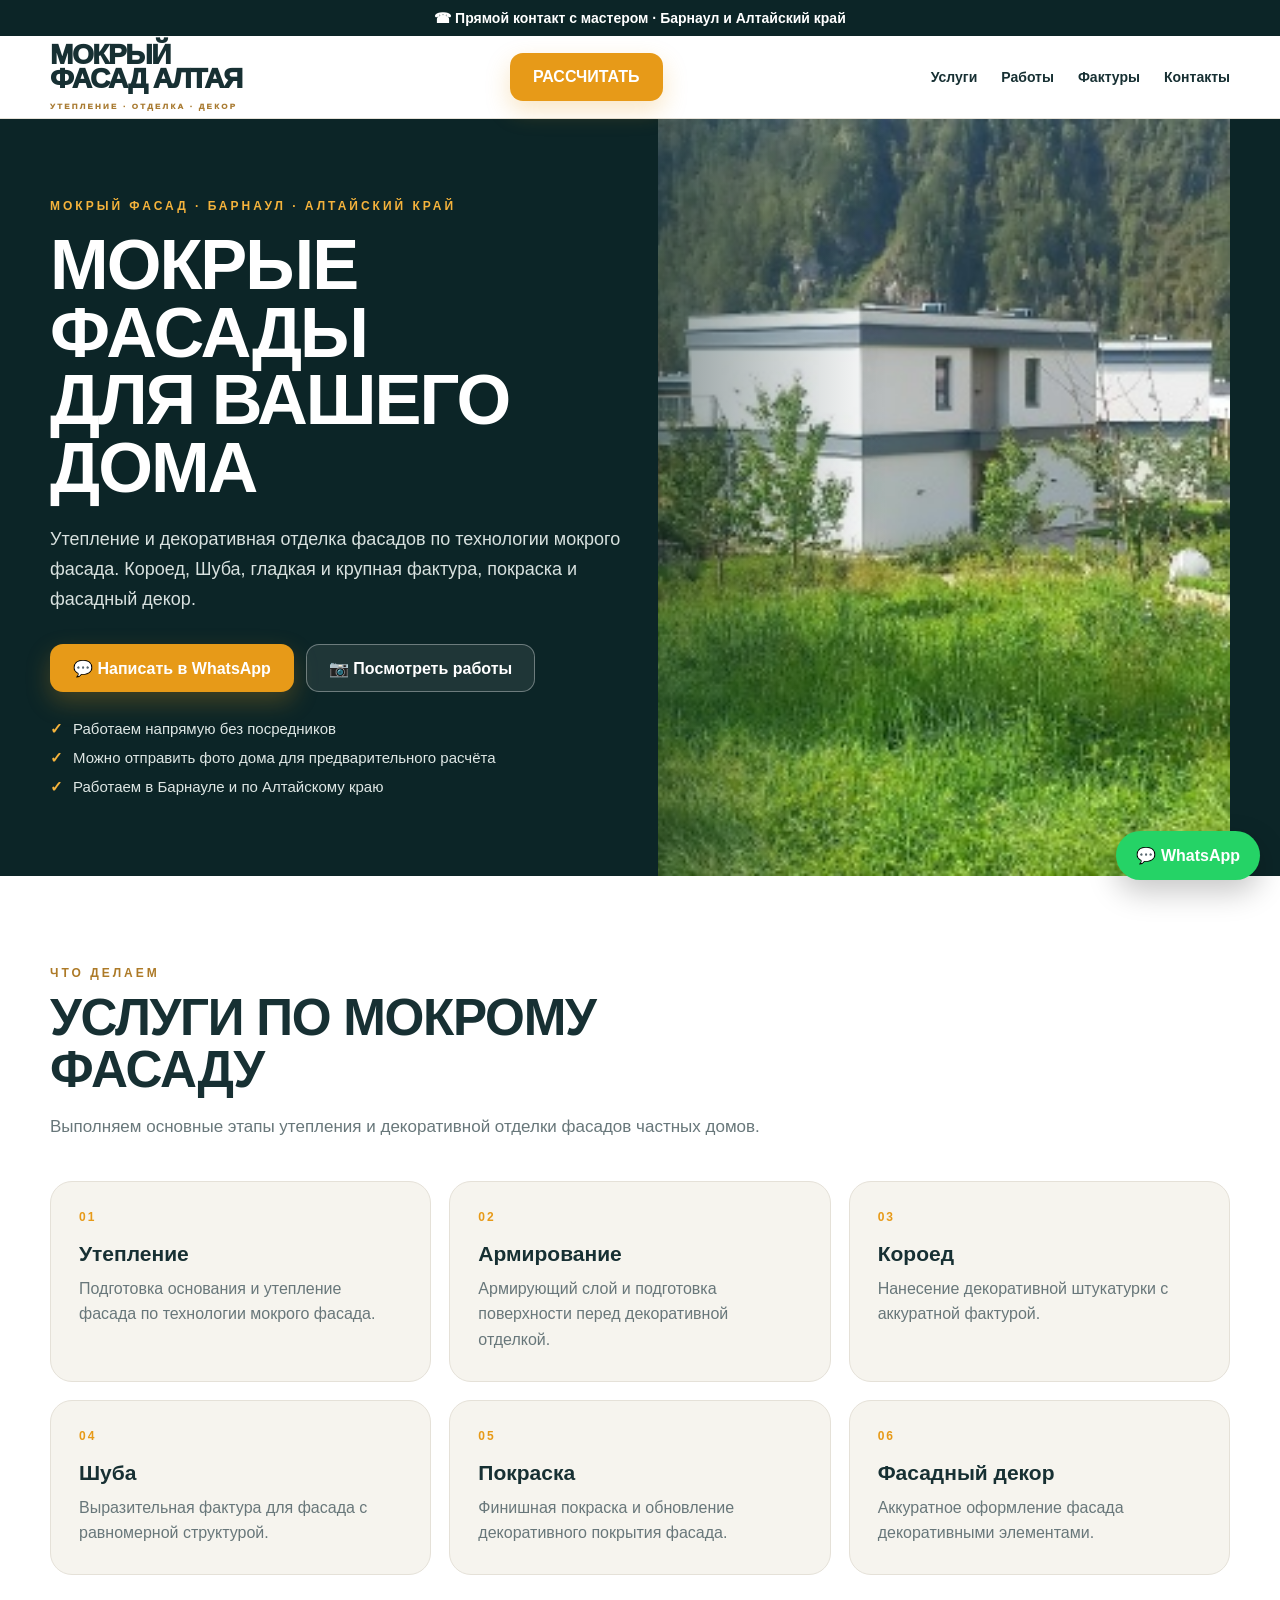
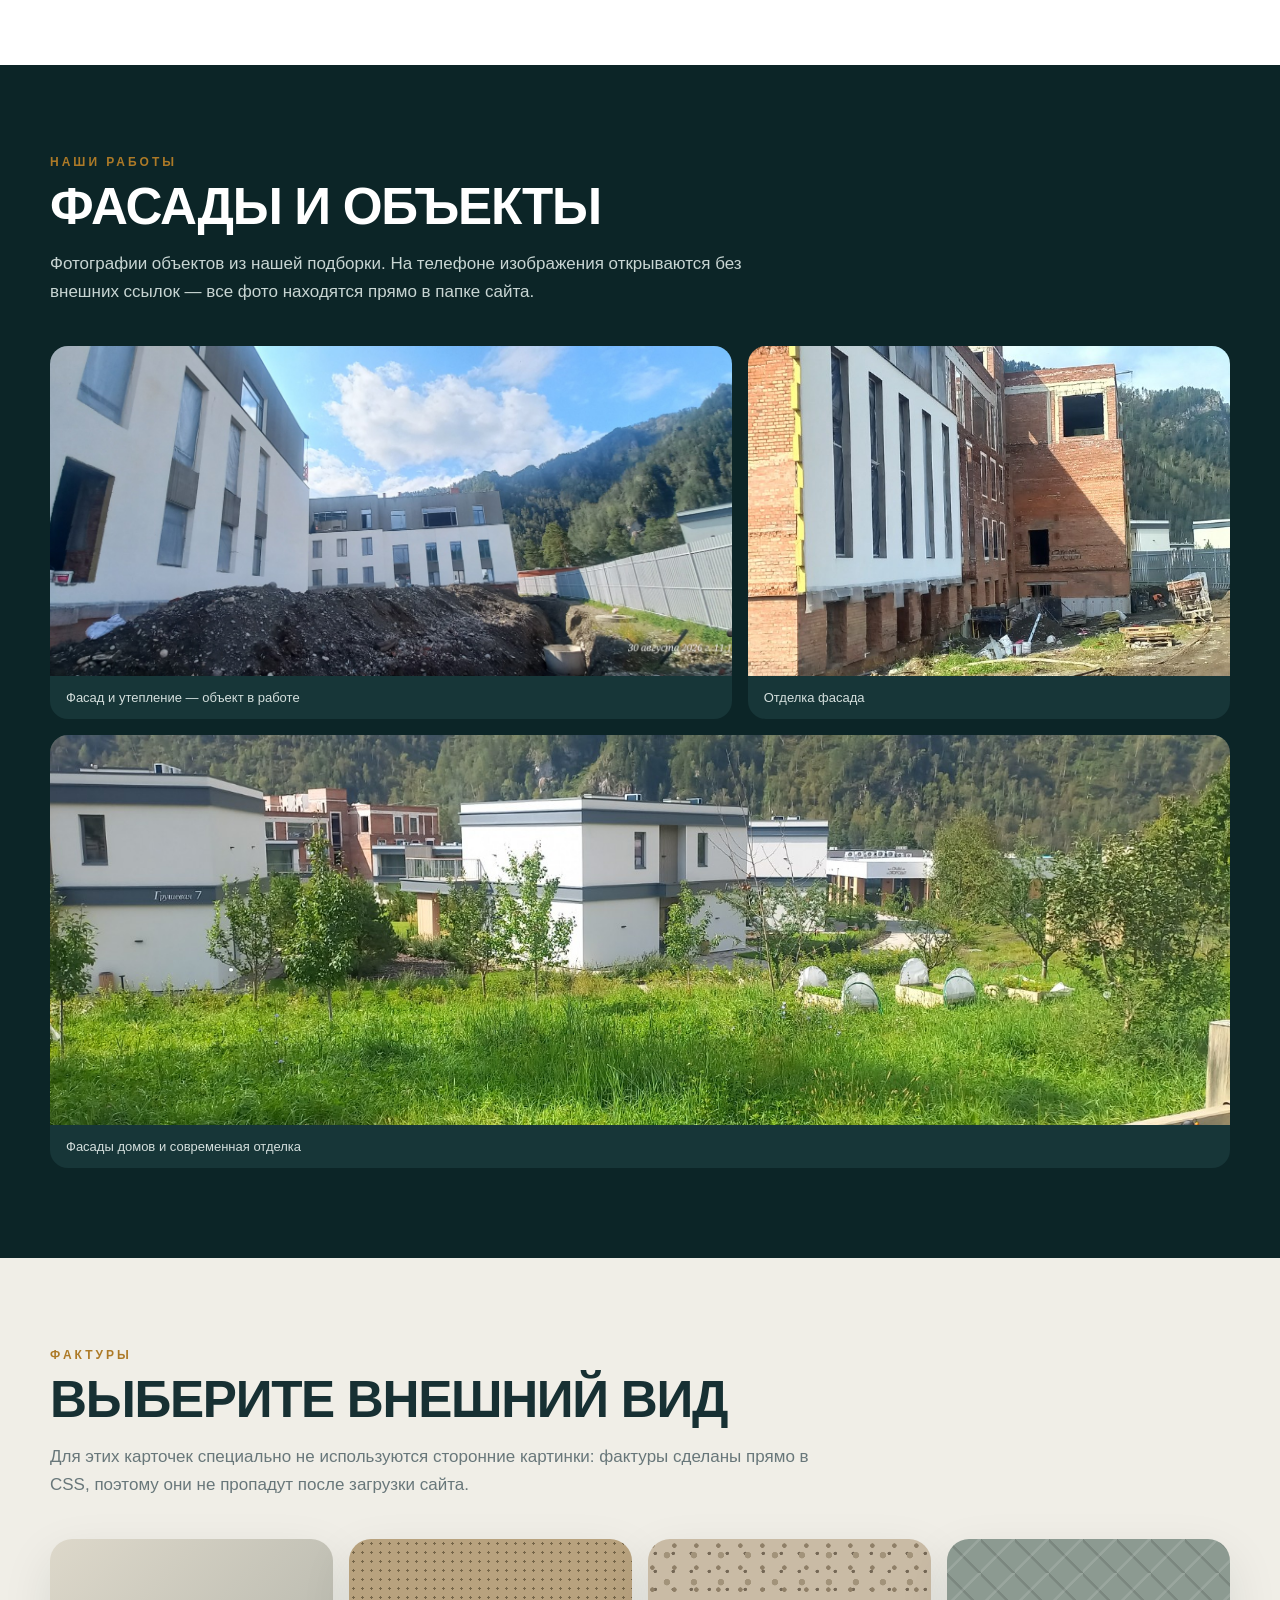
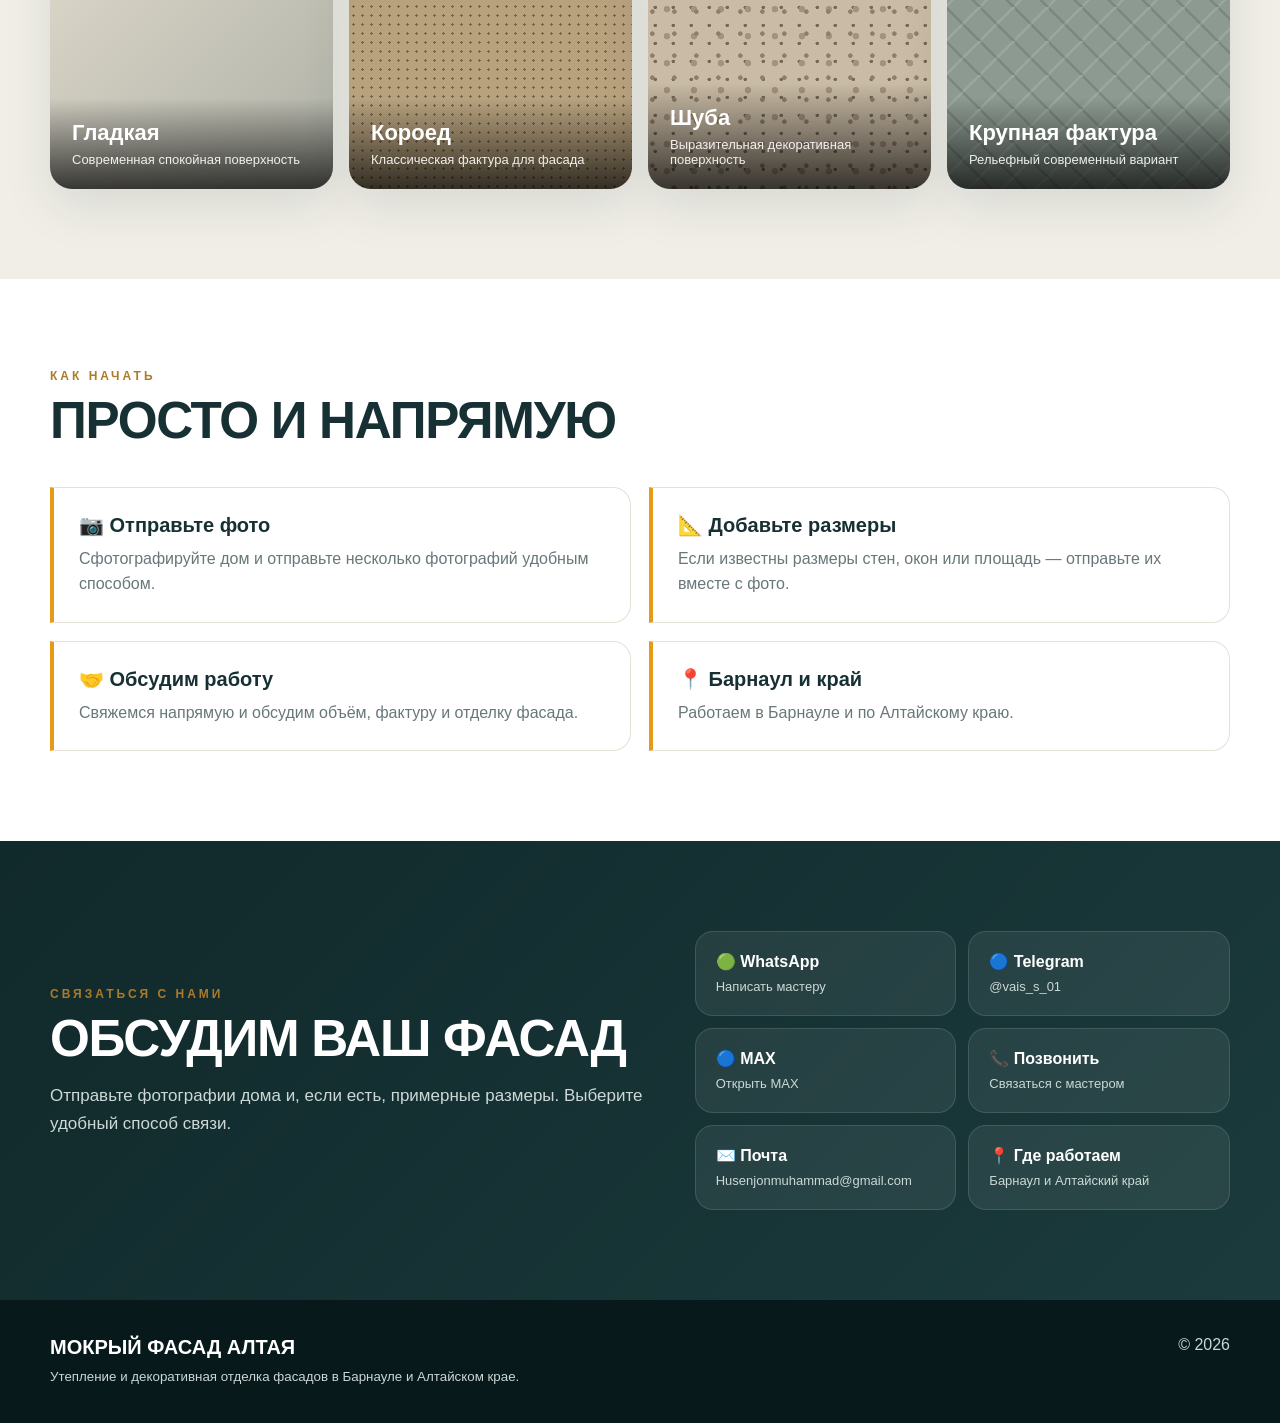
==== index.html @ 54a3ad5a "Update index.html" ====
<!DOCTYPE html>
<html lang="ru">
<head>
<meta charset="UTF-8">
<meta name="viewport" content="width=device-width, initial-scale=1.0, viewport-fit=cover">
<meta name="yandex-verification" content="a95fd32855d1021">
<meta name="description" content="Мокрый фасад в Барнауле и Алтайском крае. Утепление, армирование, декоративная штукатурка Короед и Шуба, покраска фасадов. Прямой контакт с мастером.">
<meta name="keywords" content="мокрый фасад Барнаул, фасад Барнаул, утепление фасада, декоративная штукатурка, короед, шуба, фасад Алтайский край">
<meta name="theme-color" content="#0c2527">
<title>Мокрый Фасад Алтая — Барнаул и Алтайский край</title>

<style>
:root{
  --dark:#0c2527;
  --dark2:#123335;
  --gold:#e79a18;
  --gold2:#f5b33c;
  --cream:#f6f4ee;
  --white:#fff;
  --text:#173033;
  --muted:#68777a;
  --line:#e5e1d8;
  --green:#25d366;
  --blue:#229ed9;
  --shadow:0 18px 50px rgba(12,37,39,.10);
  --radius:22px;
}

*{box-sizing:border-box}
html{scroll-behavior:smooth}
body{
  margin:0;
  font-family:Arial,Helvetica,sans-serif;
  color:var(--text);
  background:var(--cream);
  overflow-x:hidden;
}
img{
  display:block;
  max-width:100%;
}
a{
  color:inherit;
  text-decoration:none;
}
button,a{ -webkit-tap-highlight-color:transparent; }
.container{
  width:min(1180px, calc(100% - 40px));
  margin:0 auto;
}
.topbar{
  background:var(--dark);
  color:#fff;
  text-align:center;
  padding:10px 16px;
  font-size:14px;
  font-weight:700;
}
.header{
  background:rgba(255,255,255,.97);
  border-bottom:1px solid var(--line);
  position:sticky;
  top:0;
  z-index:100;
}
.header-inner{
  min-height:82px;
  display:flex;
  align-items:center;
  justify-content:space-between;
  gap:22px;
}
.logo{
  flex:0 0 auto;
  font-weight:950;
  line-height:.84;
  letter-spacing:-1.4px;
  font-size:28px;
  text-transform:uppercase;
}
.logo small{
  display:block;
  margin-top:12px;
  color:#a97b32;
  font-size:8px;
  letter-spacing:2.2px;
  line-height:1;
}
.nav{
  display:flex;
  align-items:center;
  gap:24px;
  font-size:14px;
  font-weight:800;
}
.nav a:hover{color:var(--gold)}
.header-btn,.btn{
  display:inline-flex;
  align-items:center;
  justify-content:center;
  min-height:48px;
  padding:0 22px;
  border-radius:13px;
  font-weight:900;
  border:1px solid transparent;
  transition:.2s;
}
.header-btn,.btn-primary{
  background:var(--gold);
  color:#fff;
  box-shadow:0 10px 25px rgba(231,154,24,.25);
}
.header-btn:hover,.btn-primary:hover{background:#d98908;transform:translateY(-1px)}
.btn-outline{
  color:#fff;
  border-color:rgba(255,255,255,.35);
  background:rgba(255,255,255,.08);
}
.btn-dark{
  color:#fff;
  background:var(--dark);
}
.hero{
  background:var(--dark);
  color:#fff;
}
.hero-grid{
  display:grid;
  grid-template-columns:1.03fr .97fr;
  min-height:650px;
}
.hero-copy{
  display:flex;
  align-items:center;
  padding:80px 0 80px;
}
.hero-copy-inner{max-width:650px}
.eyebrow{
  color:var(--gold2);
  font-size:12px;
  font-weight:900;
  letter-spacing:3px;
  text-transform:uppercase;
  margin-bottom:18px;
}
h1{
  margin:0 0 24px;
  font-size:clamp(42px,5.5vw,72px);
  line-height:.96;
  letter-spacing:-2px;
  text-transform:uppercase;
}
.hero-text{
  color:#d8e1df;
  font-size:18px;
  line-height:1.65;
  max-width:590px;
}
.hero-actions{
  display:flex;
  flex-wrap:wrap;
  gap:12px;
  margin-top:30px;
}
.hero-points{
  display:grid;
  gap:11px;
  margin-top:28px;
  color:#dfe7e5;
  font-size:15px;
}
.hero-points div::before{
  content:"✓";
  color:var(--gold2);
  font-weight:900;
  margin-right:10px;
}
.hero-photo{
  min-height:650px;
  position:relative;
  overflow:hidden;
}
.hero-photo img{
  width:100%;
  height:100%;
  object-fit:cover;
  object-position:center;
}
.hero-photo::after{
  content:"";
  position:absolute;
  inset:0;
  background:linear-gradient(90deg,rgba(12,37,39,.45),transparent 40%);
}
.section{
  padding:90px 0;
}
.section-head{max-width:760px}
.label{
  color:#ad7a27;
  font-size:12px;
  letter-spacing:3px;
  font-weight:900;
  text-transform:uppercase;
  margin-bottom:12px;
}
h2{
  margin:0 0 18px;
  font-size:clamp(34px,4vw,52px);
  line-height:1;
  letter-spacing:-1.3px;
  text-transform:uppercase;
}
.lead{
  color:var(--muted);
  font-size:17px;
  line-height:1.65;
}
.services{background:#fff}
.cards{
  display:grid;
  grid-template-columns:repeat(3,1fr);
  gap:18px;
  margin-top:40px;
}
.card{
  background:var(--cream);
  border:1px solid var(--line);
  border-radius:var(--radius);
  padding:28px;
  min-width:0;
}
.card-num{
  color:var(--gold);
  font-weight:900;
  font-size:12px;
  letter-spacing:2px;
  margin-bottom:18px;
}
.card h3{
  margin:0 0 10px;
  font-size:21px;
}
.card p{
  margin:0;
  color:var(--muted);
  line-height:1.6;
}
.works{
  background:var(--dark);
  color:#fff;
}
.works .lead{color:#c8d5d3}
.gallery{
  display:grid;
  grid-template-columns:repeat(12,1fr);
  gap:16px;
  margin-top:40px;
}
.gallery figure{
  margin:0;
  border-radius:18px;
  overflow:hidden;
  background:#173638;
  min-width:0;
}
.gallery figure:nth-child(1){grid-column:span 7}
.gallery figure:nth-child(2){grid-column:span 5}
.gallery figure:nth-child(3){grid-column:1/-1}
.gallery img{
  width:100%;
  height:330px;
  object-fit:cover;
}
.gallery figure:nth-child(3) img{height:390px}
.gallery figcaption{
  padding:14px 16px;
  color:#d4dfdd;
  font-size:13px;
}
.textures{background:#f0eee7}
.texture-grid{
  display:grid;
  grid-template-columns:repeat(4,1fr);
  gap:16px;
  margin-top:40px;
}
.texture{
  min-height:250px;
  border-radius:22px;
  overflow:hidden;
  position:relative;
  box-shadow:var(--shadow);
  display:flex;
  align-items:flex-end;
}
.texture::before{
  content:"";
  position:absolute;
  inset:0;
}
.texture-content{
  position:relative;
  z-index:2;
  width:100%;
  padding:22px;
  color:#fff;
  background:linear-gradient(transparent,rgba(0,0,0,.72));
}
.texture h3{margin:0 0 6px;font-size:22px}
.texture p{margin:0;font-size:13px;opacity:.9}
.smooth::before{background:linear-gradient(135deg,#ddd8ca,#aeb0a6)}
.koroed::before{
  background-color:#b8a27e;
  background-image:radial-gradient(#756548 1.3px,transparent 1.3px);
  background-size:9px 9px;
}
.shuba::before{
  background-color:#c9bba5;
  background-image:
    radial-gradient(circle at 20% 30%,#8f7f67 0 2px,transparent 2.5px),
    radial-gradient(circle at 70% 60%,#a2937a 0 3px,transparent 3.5px),
    radial-gradient(circle at 40% 80%,#756856 0 1.5px,transparent 2px);
  background-size:22px 22px,27px 27px,18px 18px;
}
.large::before{
  background:#8c9a91;
  background-image:
    linear-gradient(135deg,transparent 0 45%,rgba(255,255,255,.12) 46% 50%,transparent 51%),
    linear-gradient(45deg,transparent 0 45%,rgba(0,0,0,.12) 46% 50%,transparent 51%);
  background-size:34px 34px;
}
.why{background:#fff}
.why-grid{
  display:grid;
  grid-template-columns:repeat(2,1fr);
  gap:18px;
  margin-top:40px;
}
.why-card{
  border:1px solid var(--line);
  border-left:4px solid var(--gold);
  border-radius:0 18px 18px 0;
  padding:25px;
}
.why-card h3{margin:0 0 9px;font-size:20px}
.why-card p{margin:0;color:var(--muted);line-height:1.6}
.contact{
  background:
    linear-gradient(135deg,rgba(12,37,39,.98),rgba(18,51,53,.96));
  color:#fff;
}
.contact-box{
  display:grid;
  grid-template-columns:1fr .9fr;
  gap:50px;
  align-items:center;
}
.contact .lead{color:#cdd9d7}
.contact-list{
  display:grid;
  grid-template-columns:repeat(2,1fr);
  gap:12px;
}
.contact-item{
  background:rgba(255,255,255,.07);
  border:1px solid rgba(255,255,255,.12);
  border-radius:18px;
  padding:20px;
  min-width:0;
}
.contact-item strong{display:block;margin-bottom:6px}
.contact-item span{
  color:#cbd8d6;
  font-size:13px;
  overflow-wrap:anywhere;
}
.contact-item:hover{border-color:rgba(231,154,24,.7)}
.footer{
  background:#08191b;
  color:#cbd6d5;
  padding:36px 0;
}
.footer-inner{
  display:flex;
  justify-content:space-between;
  gap:20px;
}
.footer strong{color:#fff;font-size:20px}
.footer small{display:block;margin-top:8px;line-height:1.5}
.float-wa{
  position:fixed;
  right:20px;
  bottom:20px;
  z-index:200;
  background:var(--green);
  color:#fff;
  border-radius:999px;
  padding:15px 20px;
  font-weight:900;
  box-shadow:0 12px 30px rgba(0,0,0,.22);
}
@media(max-width:900px){
  .container{width:min(100% - 32px,700px)}
  .header-inner{min-height:72px}
  .nav{gap:14px;font-size:12px}
  .header-btn{padding:0 15px;min-height:44px}
  .cards{grid-template-columns:repeat(2,1fr)}
  .texture-grid{grid-template-columns:repeat(2,1fr)}
  .contact-box{grid-template-columns:1fr}
}
@media(max-width:680px){
  body{font-size:16px}
  .container{width:calc(100% - 28px)}
  .topbar{font-size:12px;padding:9px 10px}
  .header{position:relative}
  .header-inner{
    display:grid;
    grid-template-columns:1fr auto;
    gap:12px;
    padding:14px 0;
  }
  .logo{font-size:23px}
  .logo small{font-size:7px;letter-spacing:1.7px;margin-top:9px}
  .header-btn{font-size:12px;padding:0 13px}
  .nav{
    grid-column:1/-1;
    display:grid;
    grid-template-columns:repeat(4,1fr);
    gap:6px;
    width:100%;
    margin:0;
  }
  .nav a{
    text-align:center;
    background:#f3f1eb;
    border-radius:10px;
    padding:10px 4px;
    font-size:11px;
  }
  .hero-grid{display:flex;flex-direction:column}
  .hero-photo{order:1;height:270px;min-height:270px}
  .hero-copy{order:2;padding:48px 0 52px}
  .hero-copy-inner{max-width:none}
  .hero-photo::after{
    background:linear-gradient(180deg,rgba(12,37,39,.08),rgba(12,37,39,.38));
  }
  .eyebrow{font-size:10px;letter-spacing:2px}
  h1{font-size:40px;line-height:.98;letter-spacing:-1px}
  .hero-text{font-size:16px;line-height:1.55}
  .hero-actions{display:grid;grid-template-columns:1fr;gap:10px}
  .btn{width:100%;min-height:50px}
  .hero-points{font-size:14px}
  .section{padding:58px 0}
  h2{font-size:34px}
  .lead{font-size:16px}
  .cards,.why-grid,.texture-grid{grid-template-columns:1fr}
  .cards{margin-top:28px}
  .card{padding:23px}
  .gallery{display:grid;grid-template-columns:1fr;gap:12px;margin-top:28px}
  .gallery figure:nth-child(1),
  .gallery figure:nth-child(2),
  .gallery figure:nth-child(3){grid-column:1}
  .gallery img,
  .gallery figure:nth-child(3) img{height:235px}
  .texture{min-height:205px}
  .why-grid{margin-top:28px}
  .contact-box{gap:28px}
  .contact-list{grid-template-columns:1fr}
  .contact-item{padding:18px}
  .footer-inner{display:block}
  .footer-right{margin-top:18px}
  .float-wa{
    right:14px;
    bottom:14px;
    padding:13px 17px;
    font-size:13px;
  }
}
@media(max-width:360px){
  .logo{font-size:20px}
  .header-btn{font-size:11px;padding:0 10px}
  .nav a{font-size:10px;padding:9px 2px}
  h1{font-size:35px}
}
</style>
</head>

<body>

<div class="topbar">☎ Прямой контакт с мастером · Барнаул и Алтайский край</div>

<header class="header">
  <div class="container header-inner">
    <a class="logo" href="#top">
      МОКРЫЙ<br>ФАСАД АЛТАЯ
      <small>УТЕПЛЕНИЕ · ОТДЕЛКА · ДЕКОР</small>
    </a>

    <a class="header-btn" href="#contacts">РАССЧИТАТЬ</a>

    <nav class="nav" aria-label="Основная навигация">
      <a href="#services">Услуги</a>
      <a href="#works">Работы</a>
      <a href="#textures">Фактуры</a>
      <a href="#contacts">Контакты</a>
    </nav>
  </div>
</header>

<main id="top">

<section class="hero">
  <div class="container hero-grid">
    <div class="hero-copy">
      <div class="hero-copy-inner">
        <div class="eyebrow">Мокрый фасад · Барнаул · Алтайский край</div>
        <h1>Мокрые фасады<br>для вашего дома</h1>
        <p class="hero-text">
          Утепление и декоративная отделка фасадов по технологии мокрого фасада.
          Короед, Шуба, гладкая и крупная фактура, покраска и фасадный декор.
        </p>

        <div class="hero-actions">
          <a class="btn btn-primary" href="https://wa.me/79635734225">💬 Написать в WhatsApp</a>
          <a class="btn btn-outline" href="#works">📷 Посмотреть работы</a>
        </div>

        <div class="hero-points">
          <div>Работаем напрямую без посредников</div>
          <div>Можно отправить фото дома для предварительного расчёта</div>
          <div>Работаем в Барнауле и по Алтайскому краю</div>
        </div>
      </div>
    </div>

    <div class="hero-photo">
      <img src="221.jpg" alt="Фасад дома в окружении Алтайских гор" loading="eager">
    </div>
  </div>
</section>

<section class="section services" id="services">
  <div class="container">
    <div class="section-head">
      <div class="label">Что делаем</div>
      <h2>Услуги по мокрому фасаду</h2>
      <p class="lead">Выполняем основные этапы утепления и декоративной отделки фасадов частных домов.</p>
    </div>

    <div class="cards">
      <article class="card"><div class="card-num">01</div><h3>Утепление</h3><p>Подготовка основания и утепление фасада по технологии мокрого фасада.</p></article>
      <article class="card"><div class="card-num">02</div><h3>Армирование</h3><p>Армирующий слой и подготовка поверхности перед декоративной отделкой.</p></article>
      <article class="card"><div class="card-num">03</div><h3>Короед</h3><p>Нанесение декоративной штукатурки с аккуратной фактурой.</p></article>
      <article class="card"><div class="card-num">04</div><h3>Шуба</h3><p>Выразительная фактура для фасада с равномерной структурой.</p></article>
      <article class="card"><div class="card-num">05</div><h3>Покраска</h3><p>Финишная покраска и обновление декоративного покрытия фасада.</p></article>
      <article class="card"><div class="card-num">06</div><h3>Фасадный декор</h3><p>Аккуратное оформление фасада декоративными элементами.</p></article>
    </div>
  </div>
</section>

<section class="section works" id="works">
  <div class="container">
    <div class="section-head">
      <div class="label">Наши работы</div>
      <h2>Фасады и объекты</h2>
      <p class="lead">Фотографии объектов из нашей подборки. На телефоне изображения открываются без внешних ссылок — все фото находятся прямо в папке сайта.</p>
    </div>

    <div class="gallery">
      <figure>
        <img src="work-1.jpg" alt="Работа по фасаду" loading="lazy">
        <figcaption>Фасад и утепление — объект в работе</figcaption>
      </figure>
      <figure>
        <img src="work-2.jpg" alt="Отделка фасада" loading="lazy">
        <figcaption>Отделка фасада</figcaption>
      </figure>
      <figure>
        <img src="hero.jpg" alt="Фасады домов" loading="lazy">
        <figcaption>Фасады домов и современная отделка</figcaption>
      </figure>
    </div>
  </div>
</section>

<section class="section textures" id="textures">
  <div class="container">
    <div class="section-head">
      <div class="label">Фактуры</div>
      <h2>Выберите внешний вид</h2>
      <p class="lead">Для этих карточек специально не используются сторонние картинки: фактуры сделаны прямо в CSS, поэтому они не пропадут после загрузки сайта.</p>
    </div>

    <div class="texture-grid">
      <article class="texture smooth"><div class="texture-content"><h3>Гладкая</h3><p>Современная спокойная поверхность</p></div></article>
      <article class="texture koroed"><div class="texture-content"><h3>Короед</h3><p>Классическая фактура для фасада</p></div></article>
      <article class="texture shuba"><div class="texture-content"><h3>Шуба</h3><p>Выразительная декоративная поверхность</p></div></article>
      <article class="texture large"><div class="texture-content"><h3>Крупная фактура</h3><p>Рельефный современный вариант</p></div></article>
    </div>
  </div>
</section>

<section class="section why">
  <div class="container">
    <div class="section-head">
      <div class="label">Как начать</div>
      <h2>Просто и напрямую</h2>
    </div>

    <div class="why-grid">
      <article class="why-card"><h3>📷 Отправьте фото</h3><p>Сфотографируйте дом и отправьте несколько фотографий удобным способом.</p></article>
      <article class="why-card"><h3>📐 Добавьте размеры</h3><p>Если известны размеры стен, окон или площадь — отправьте их вместе с фото.</p></article>
      <article class="why-card"><h3>🤝 Обсудим работу</h3><p>Свяжемся напрямую и обсудим объём, фактуру и отделку фасада.</p></article>
      <article class="why-card"><h3>📍 Барнаул и край</h3><p>Работаем в Барнауле и по Алтайскому краю.</p></article>
    </div>
  </div>
</section>

<section class="section contact" id="contacts">
  <div class="container contact-box">
    <div>
      <div class="label">Связаться с нами</div>
      <h2>Обсудим ваш фасад</h2>
      <p class="lead">
        Отправьте фотографии дома и, если есть, примерные размеры.
        Выберите удобный способ связи.
      </p>
    </div>

    <div class="contact-list">
      <a class="contact-item" href="https://wa.me/79635734225">
        <strong>🟢 WhatsApp</strong><span>Написать мастеру</span>
      </a>

      <a class="contact-item" href="https://t.me/vais_s_01">
        <strong>🔵 Telegram</strong><span>@vais_s_01</span>
      </a>

      <a class="contact-item" href="https://max.ru/">
        <strong>🔵 MAX</strong><span>Открыть MAX</span>
      </a>

      <a class="contact-item" href="tel:+79635734225">
        <strong>📞 Позвонить</strong><span>Связаться с мастером</span>
      </a>

      <a class="contact-item" href="mailto:Husenjonmuhammad@gmail.com">
        <strong>✉️ Почта</strong><span>Husenjonmuhammad@gmail.com</span>
      </a>

      <div class="contact-item">
        <strong>📍 Где работаем</strong><span>Барнаул и Алтайский край</span>
      </div>
    </div>
  </div>
</section>

</main>

<footer class="footer">
  <div class="container footer-inner">
    <div>
      <strong>МОКРЫЙ ФАСАД АЛТАЯ</strong>
      <small>Утепление и декоративная отделка фасадов в Барнауле и Алтайском крае.</small>
    </div>
    <div class="footer-right">© 2026</div>
  </div>
</footer>

<a class="float-wa" href="https://wa.me/79635734225" aria-label="Написать в WhatsApp">💬 WhatsApp</a>

</body>
</html>
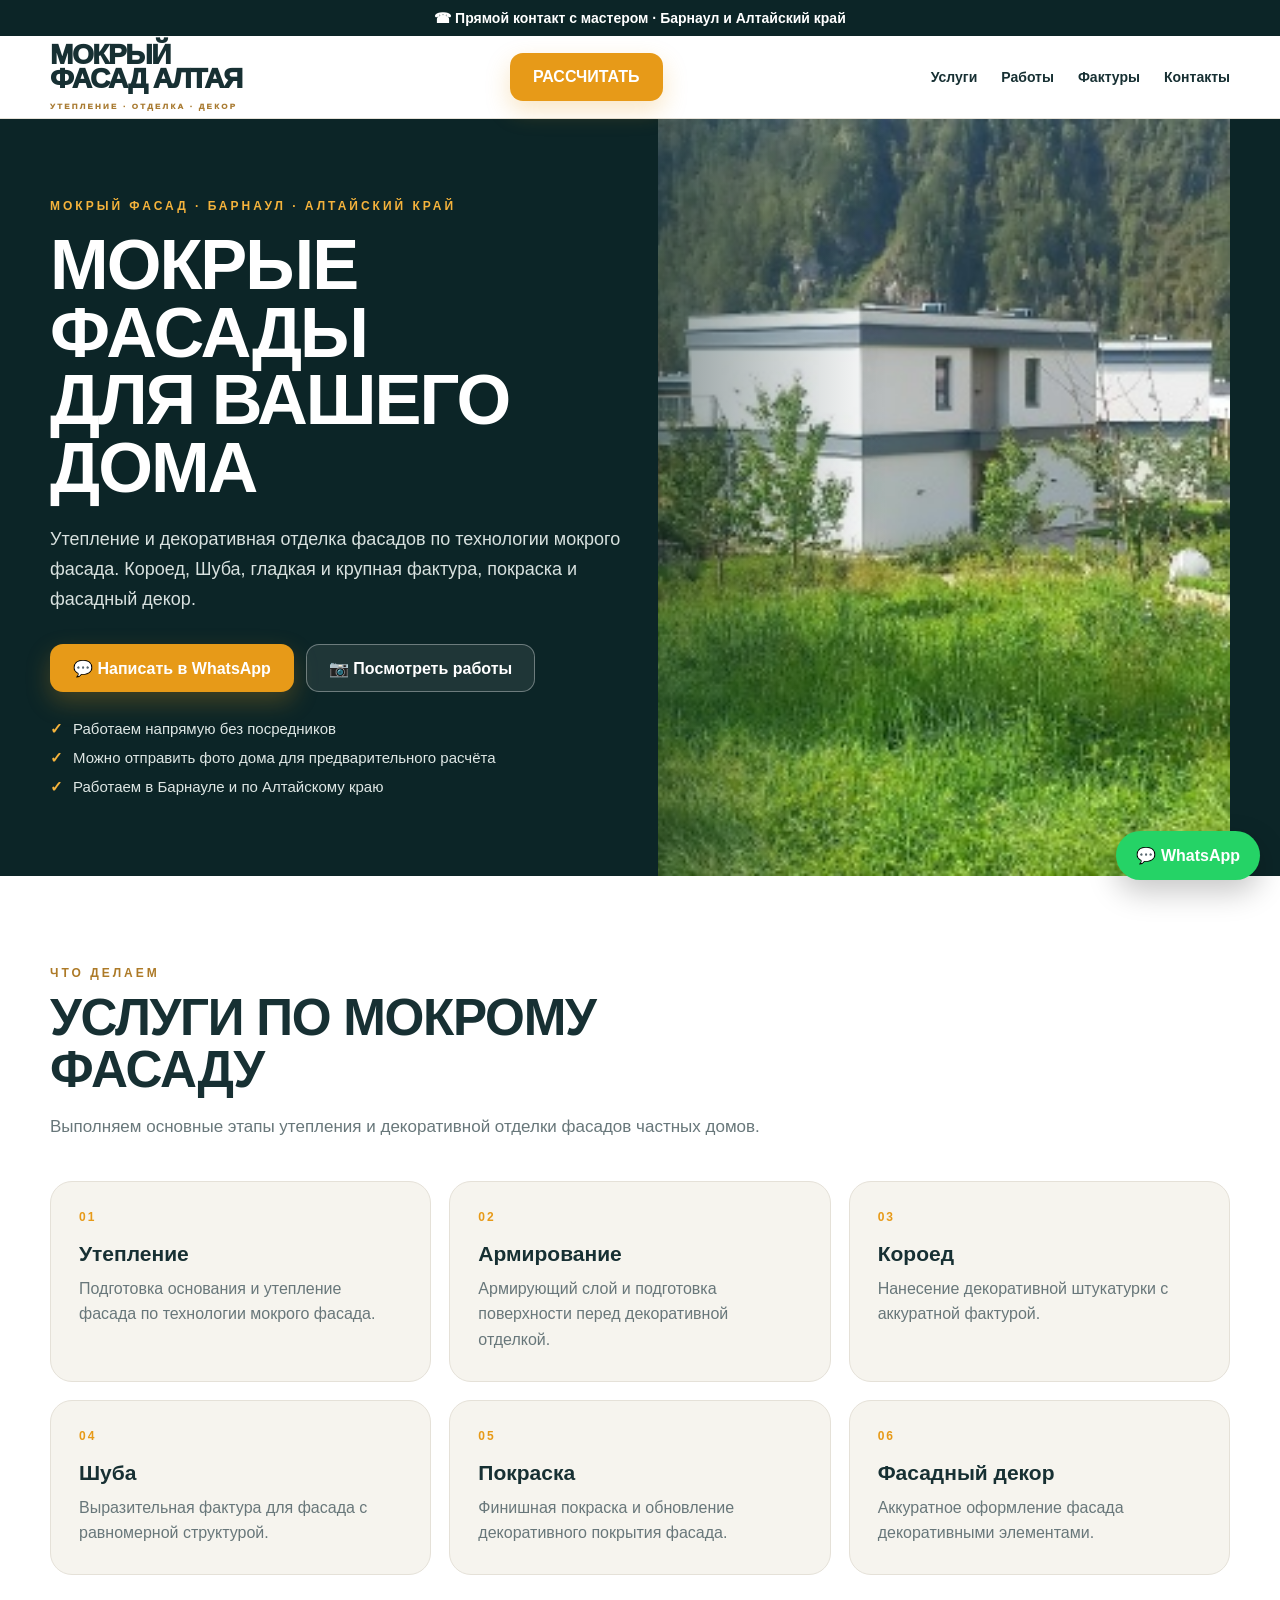
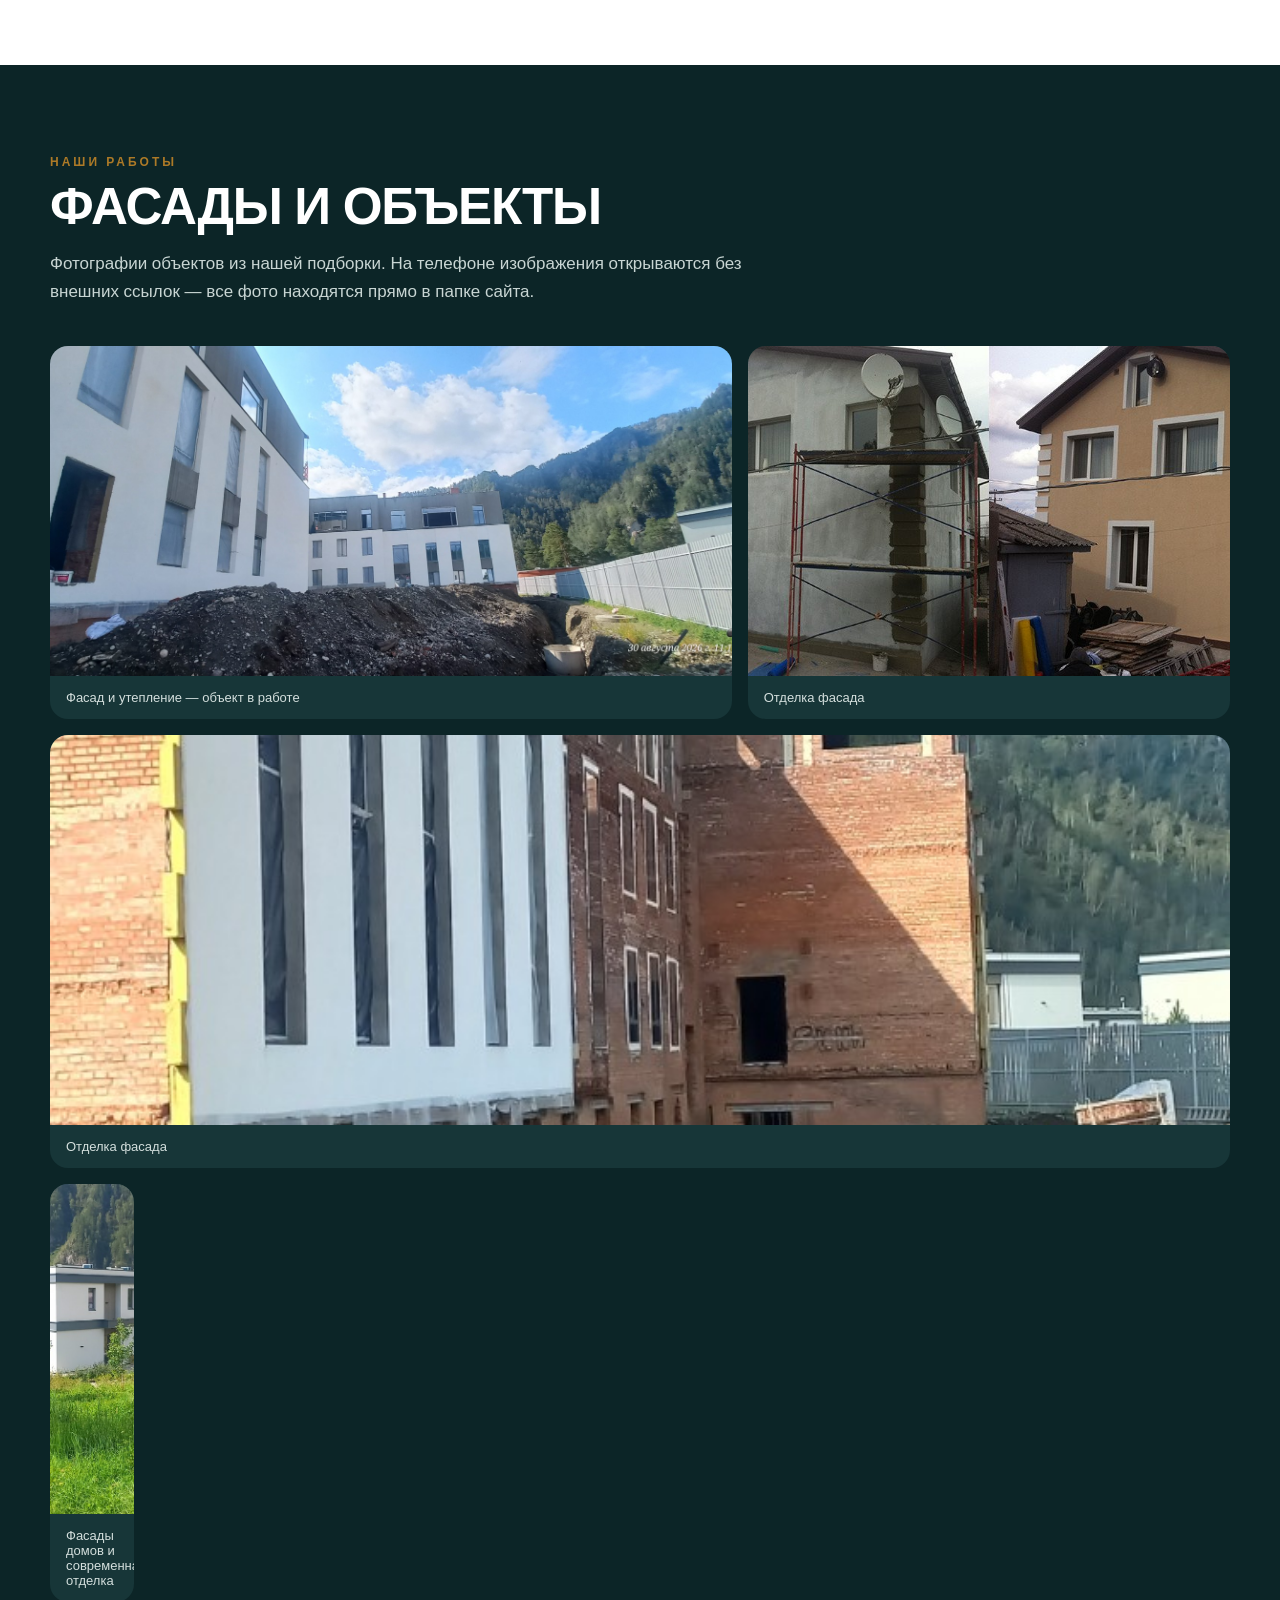
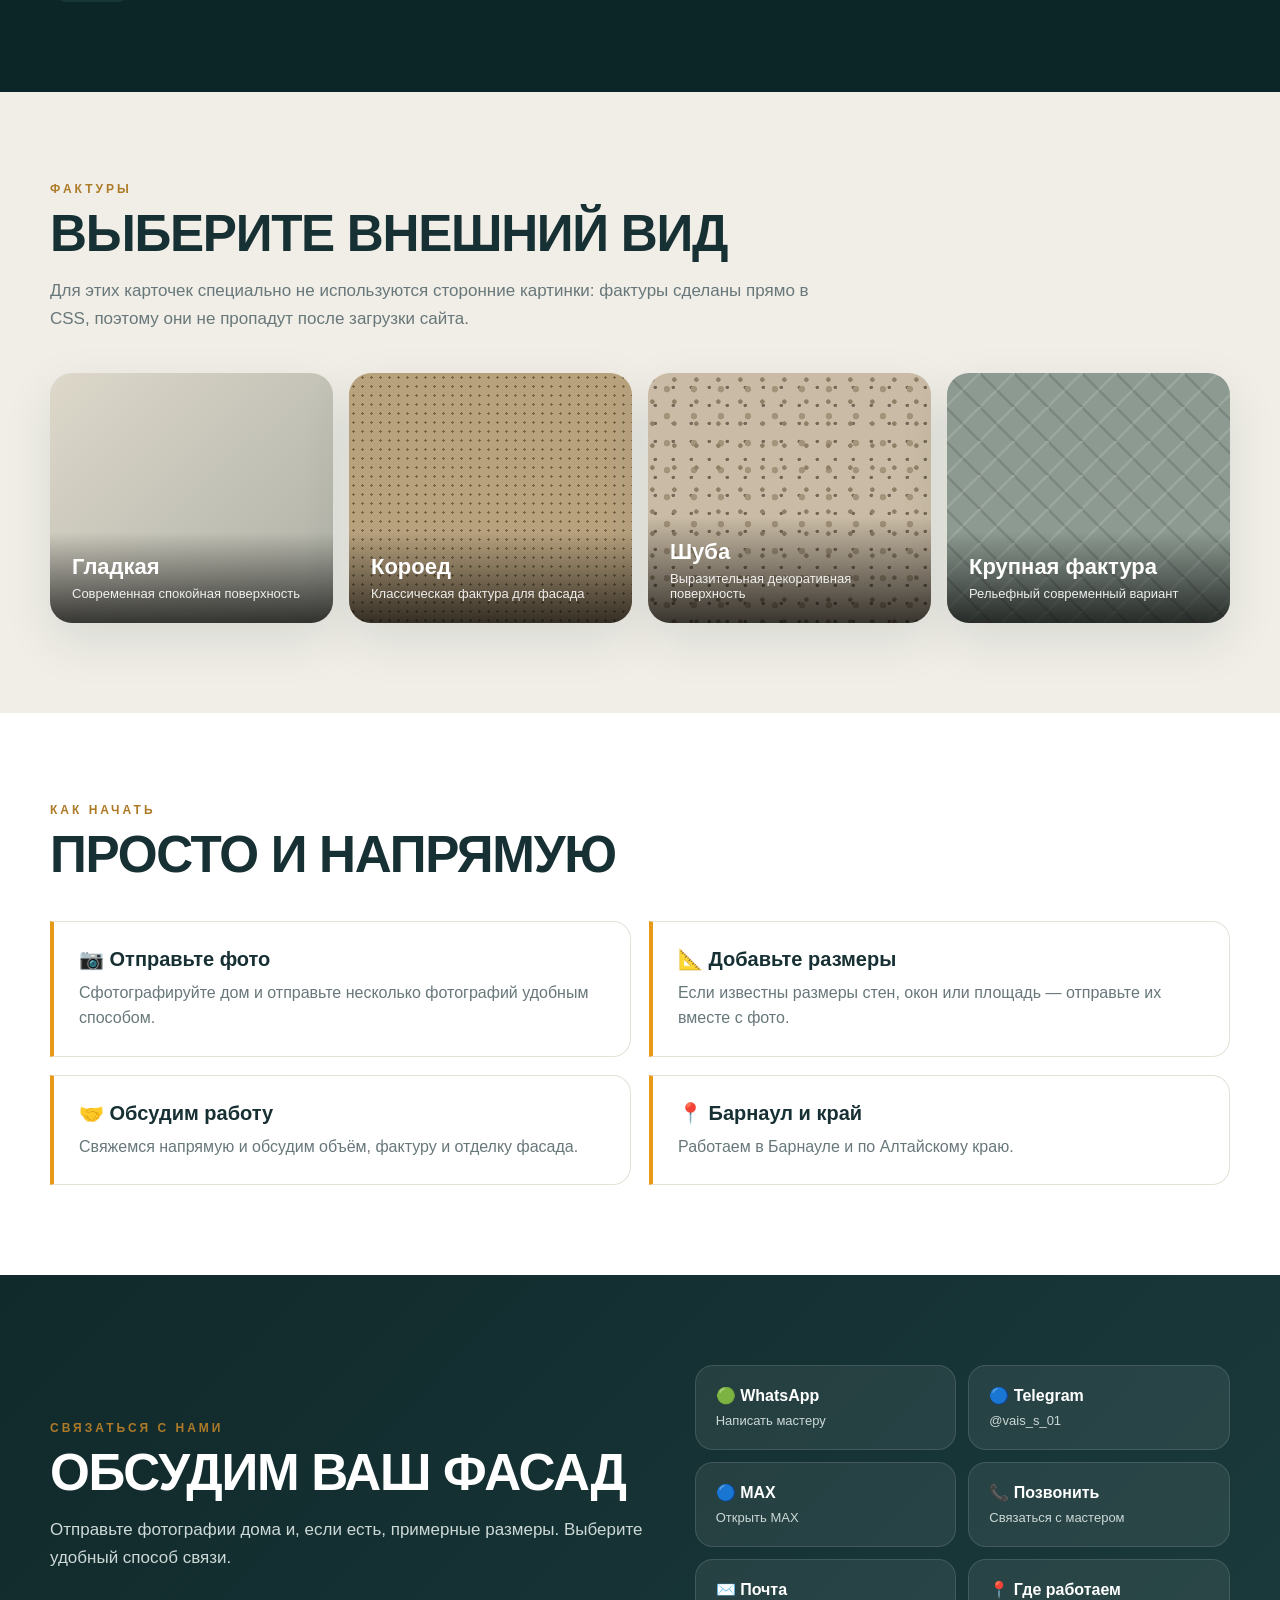
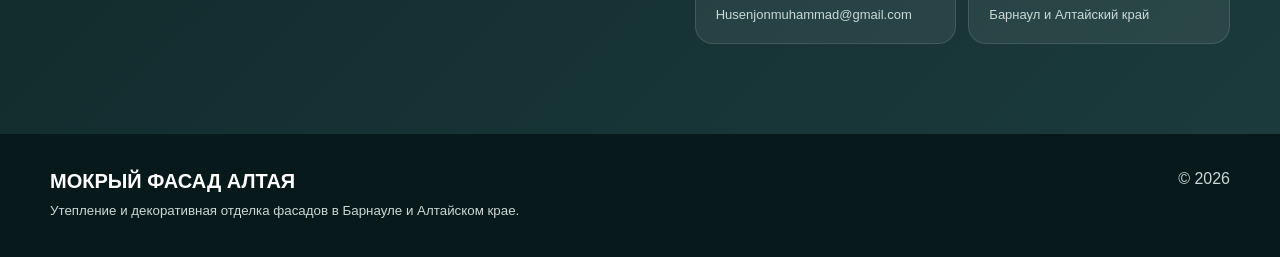
==== commit 61e4b757: "Update index.html" ====
--- a/index.html
+++ b/index.html
@@ -571,6 +571,10 @@
       <figure>
         <img src="work-1.jpg" alt="Работа по фасаду" loading="lazy">
         <figcaption>Фасад и утепление — объект в работе</figcaption>
+         </figure>
+      <figure>
+        <img src="фасад2.jpg" alt="Отделка фасада" loading="lazy">
+        <figcaption>Отделка фасада</figcaption>
       </figure>
       <figure>
         <img src="work-2.jpg" alt="Отделка фасада" loading="lazy">
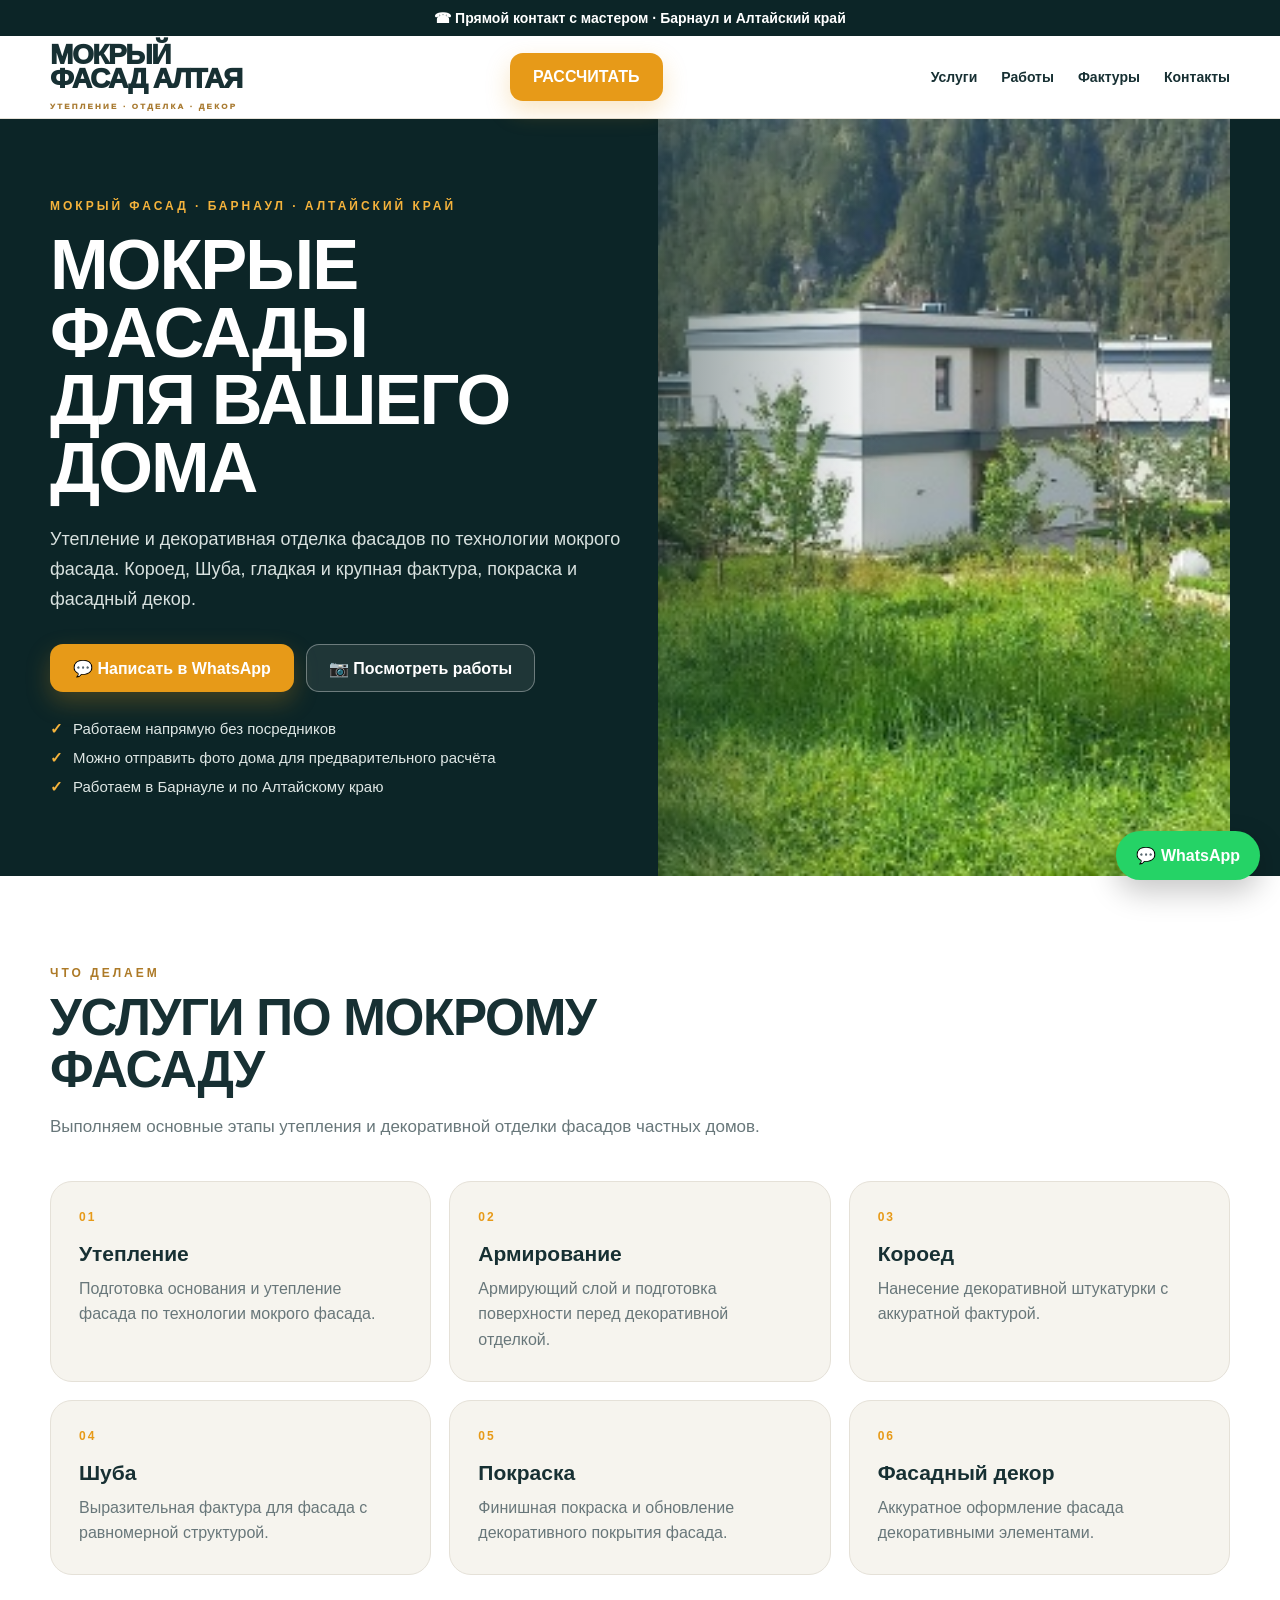
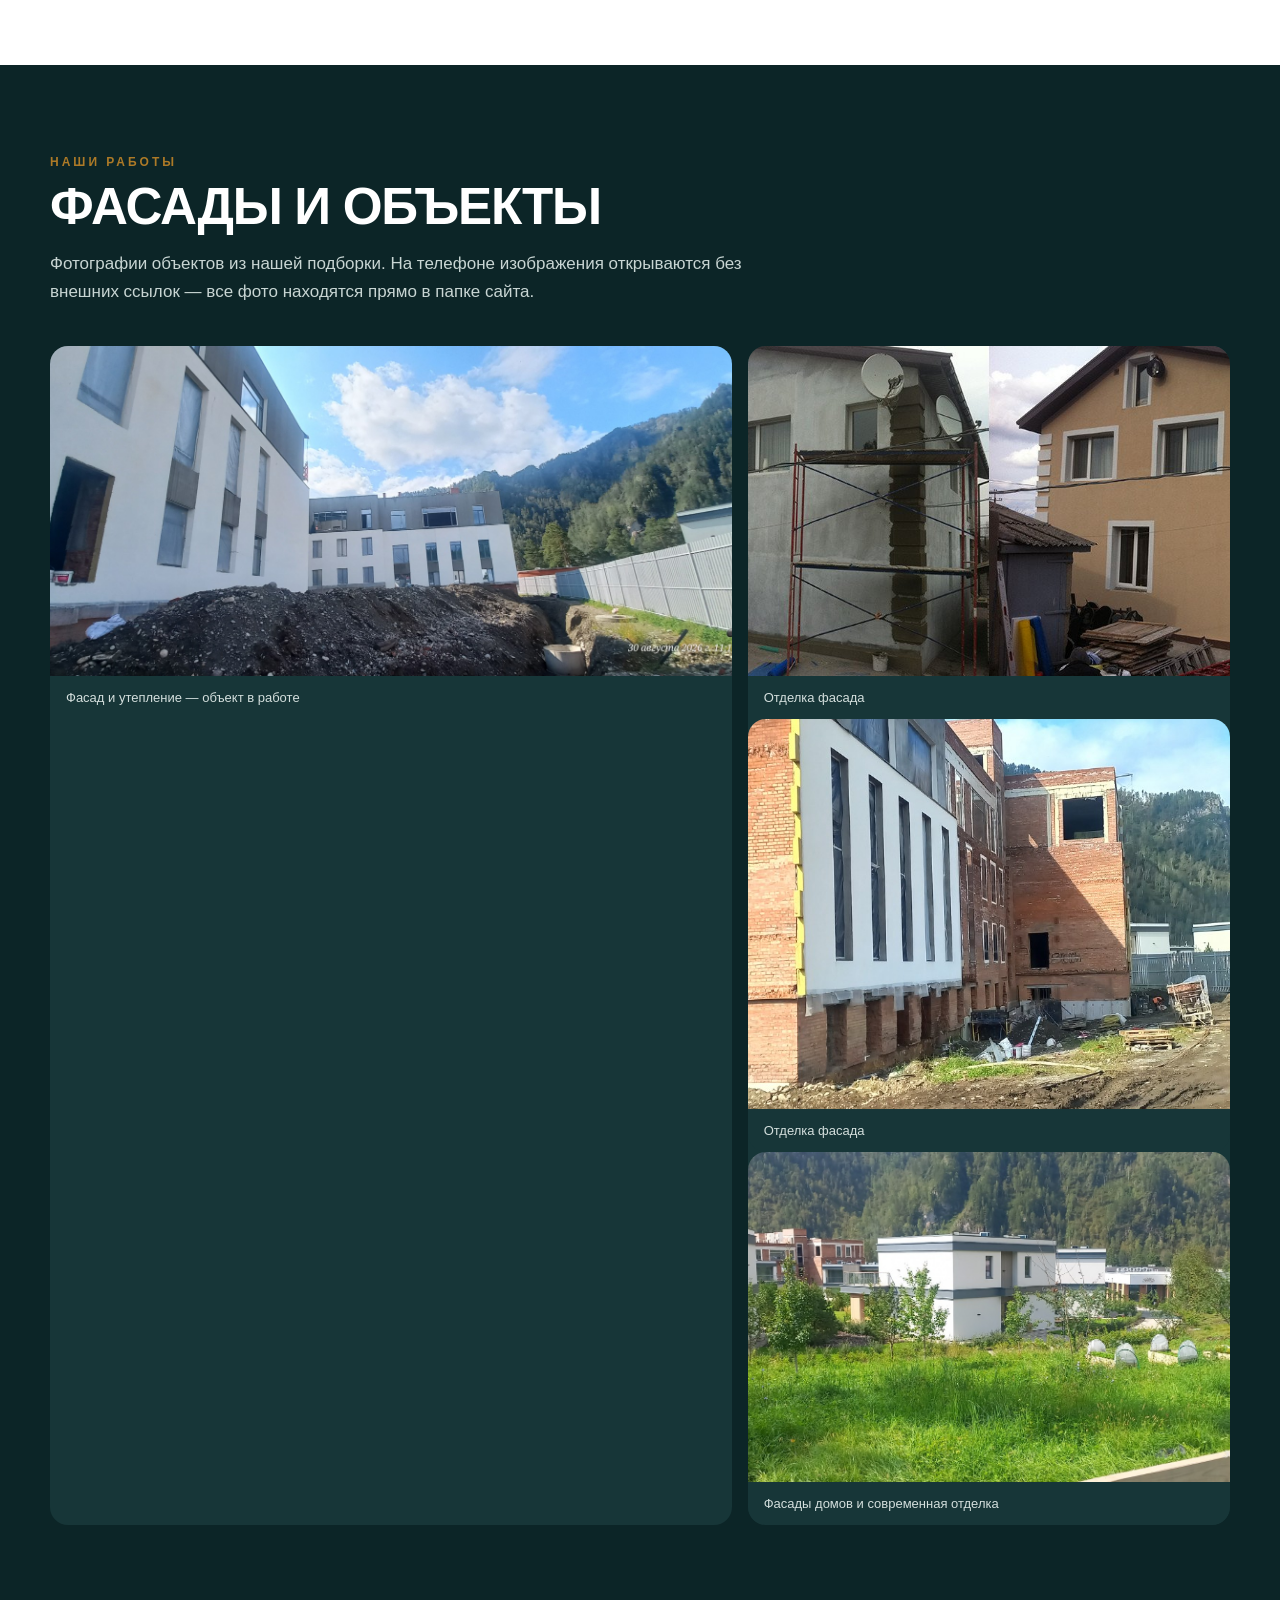
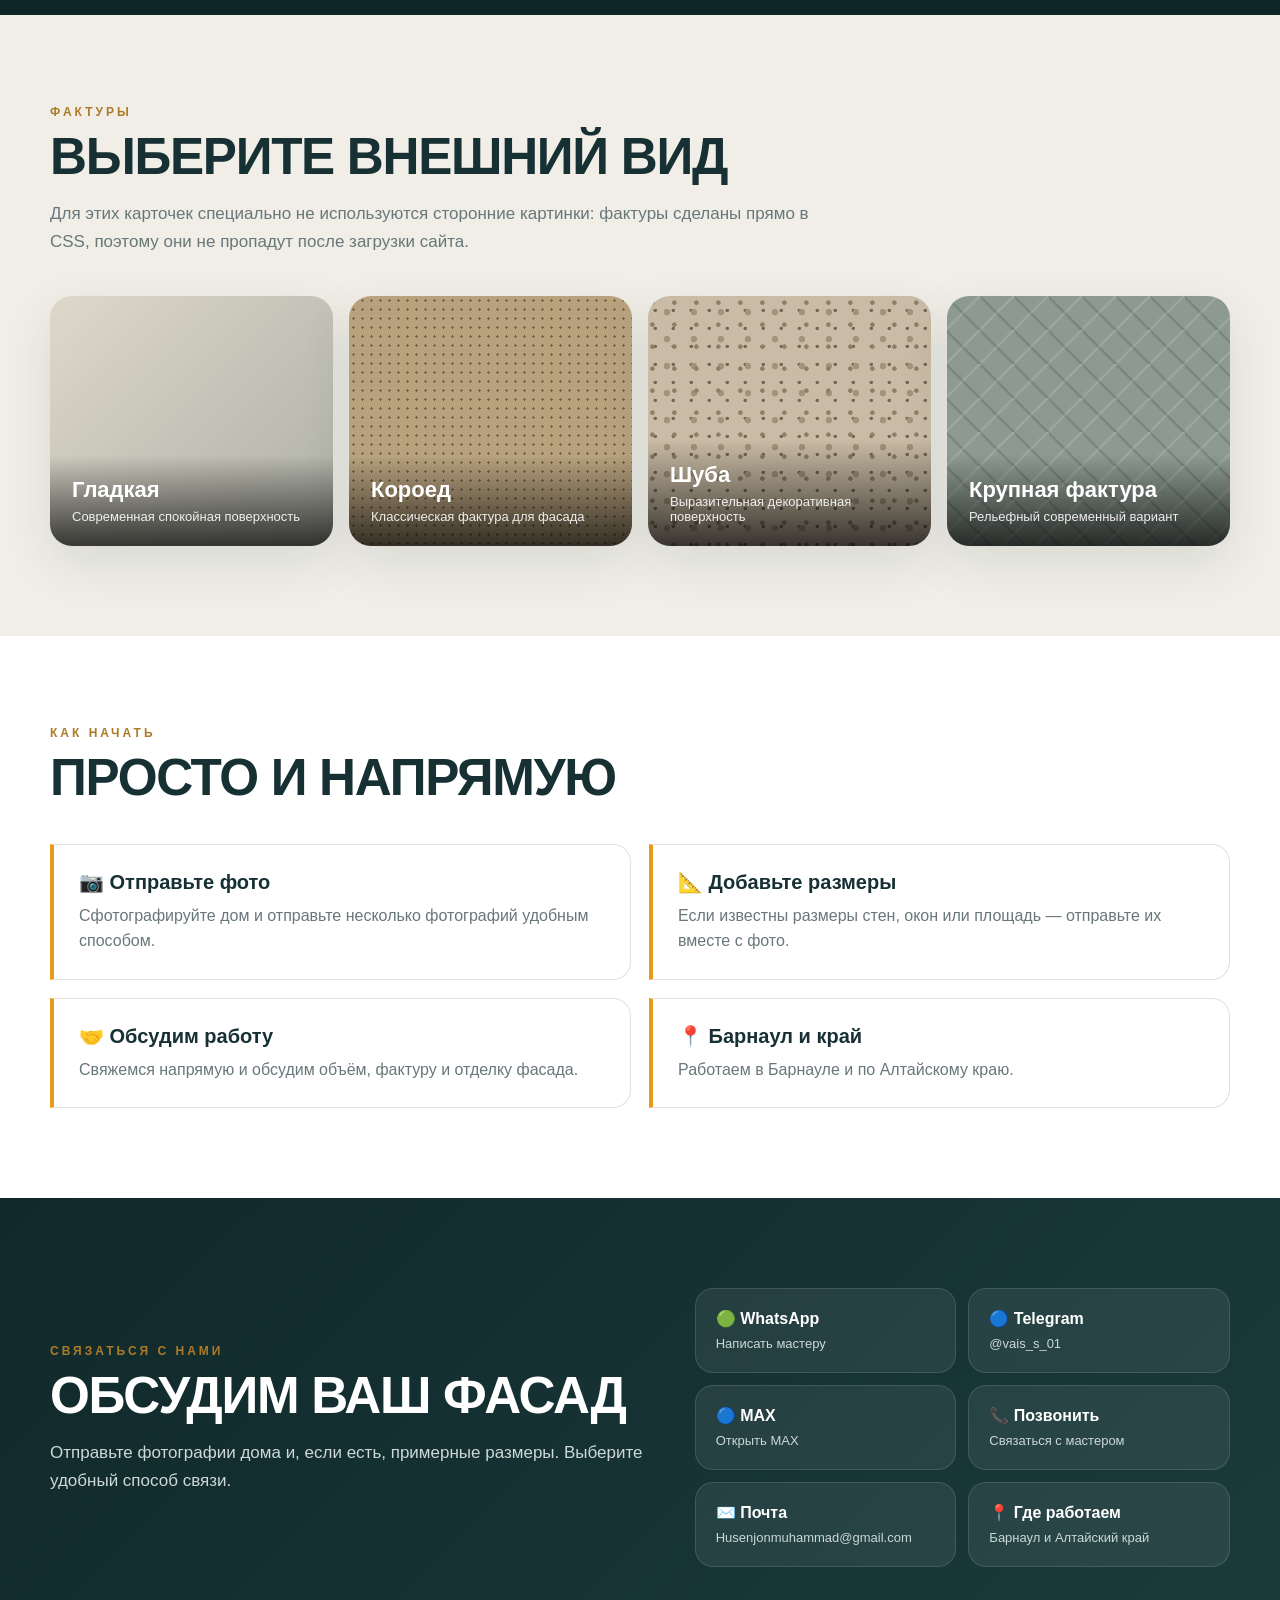
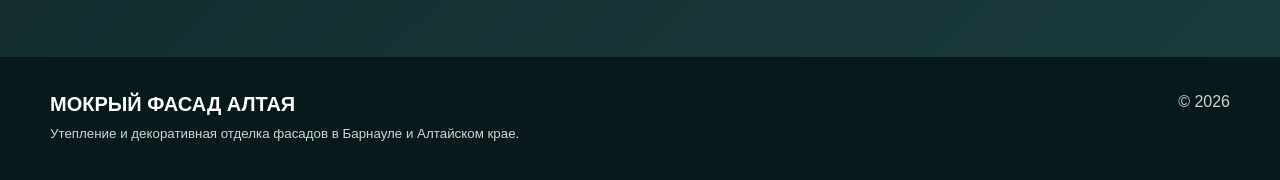
==== commit 9ce34cb6: "Update index.html" ====
--- a/index.html
+++ b/index.html
@@ -575,7 +575,6 @@
       <figure>
         <img src="фасад2.jpg" alt="Отделка фасада" loading="lazy">
         <figcaption>Отделка фасада</figcaption>
-      </figure>
       <figure>
         <img src="work-2.jpg" alt="Отделка фасада" loading="lazy">
         <figcaption>Отделка фасада</figcaption>
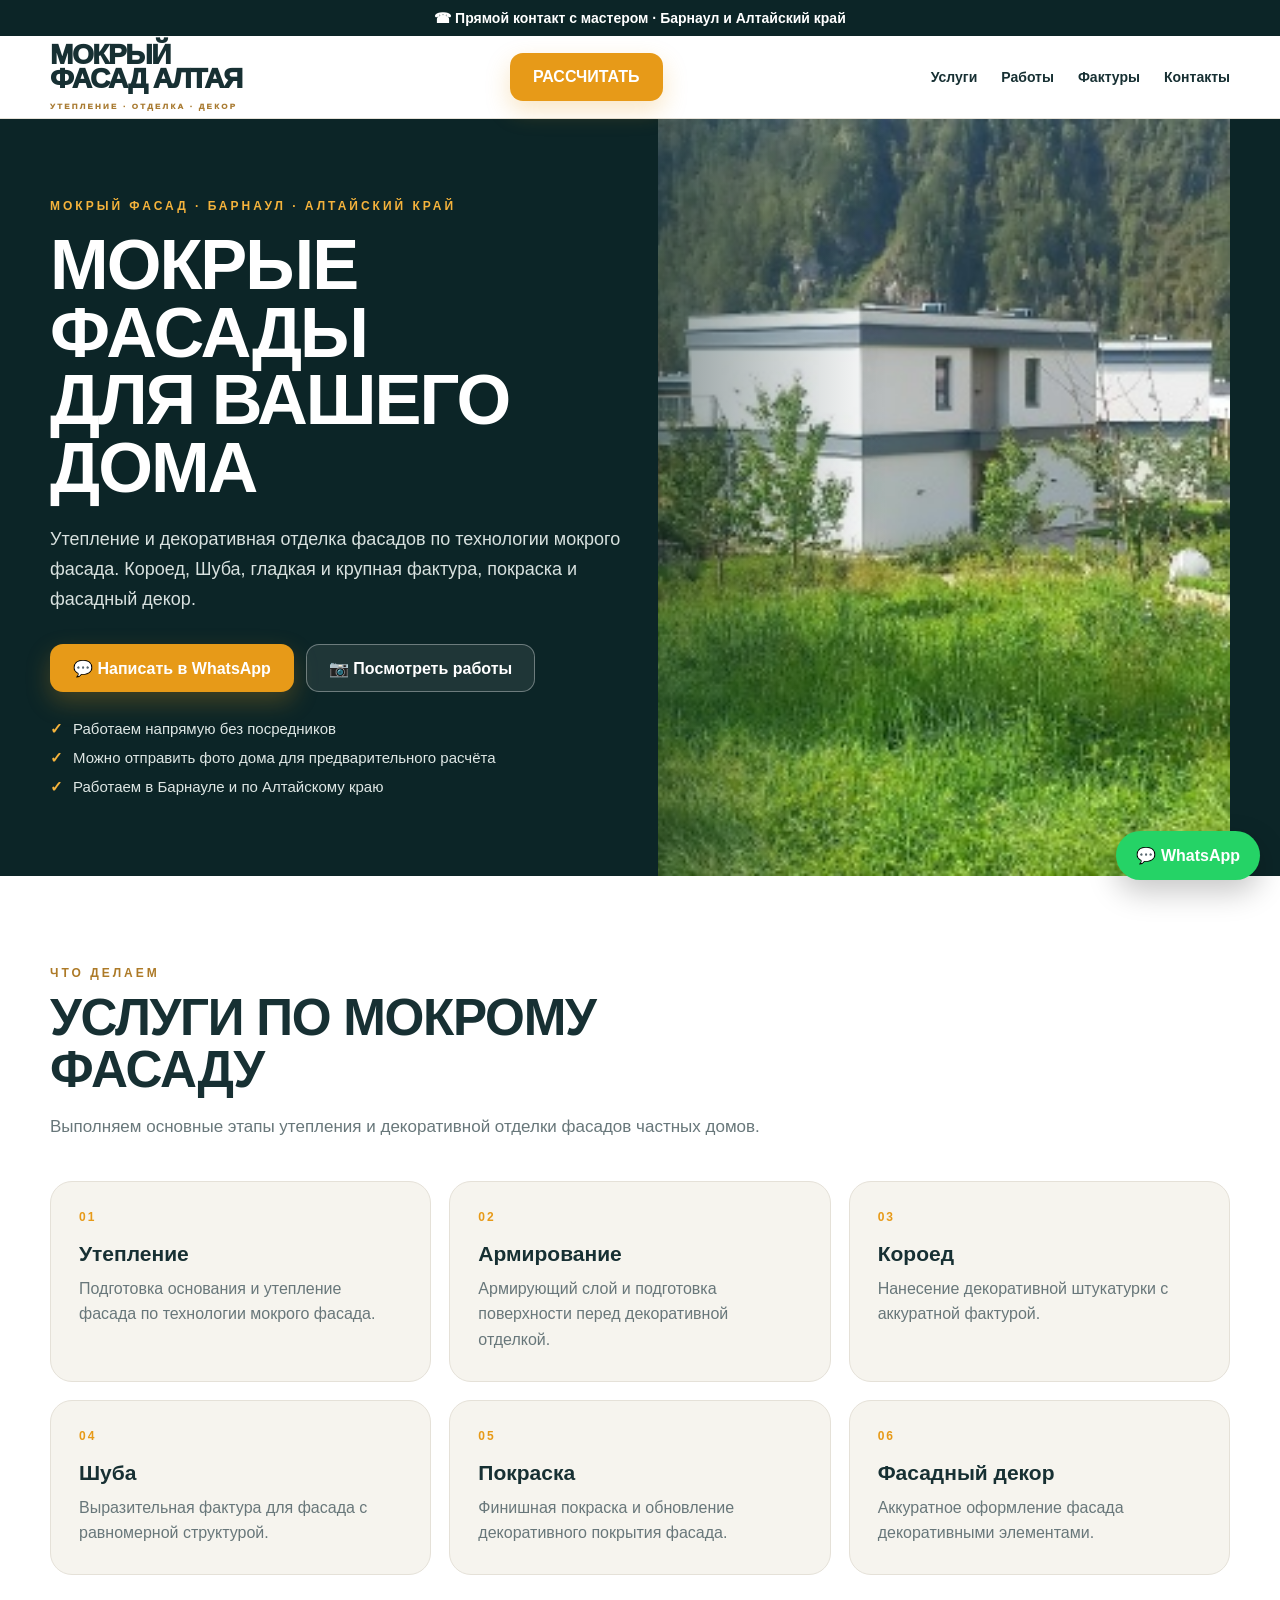
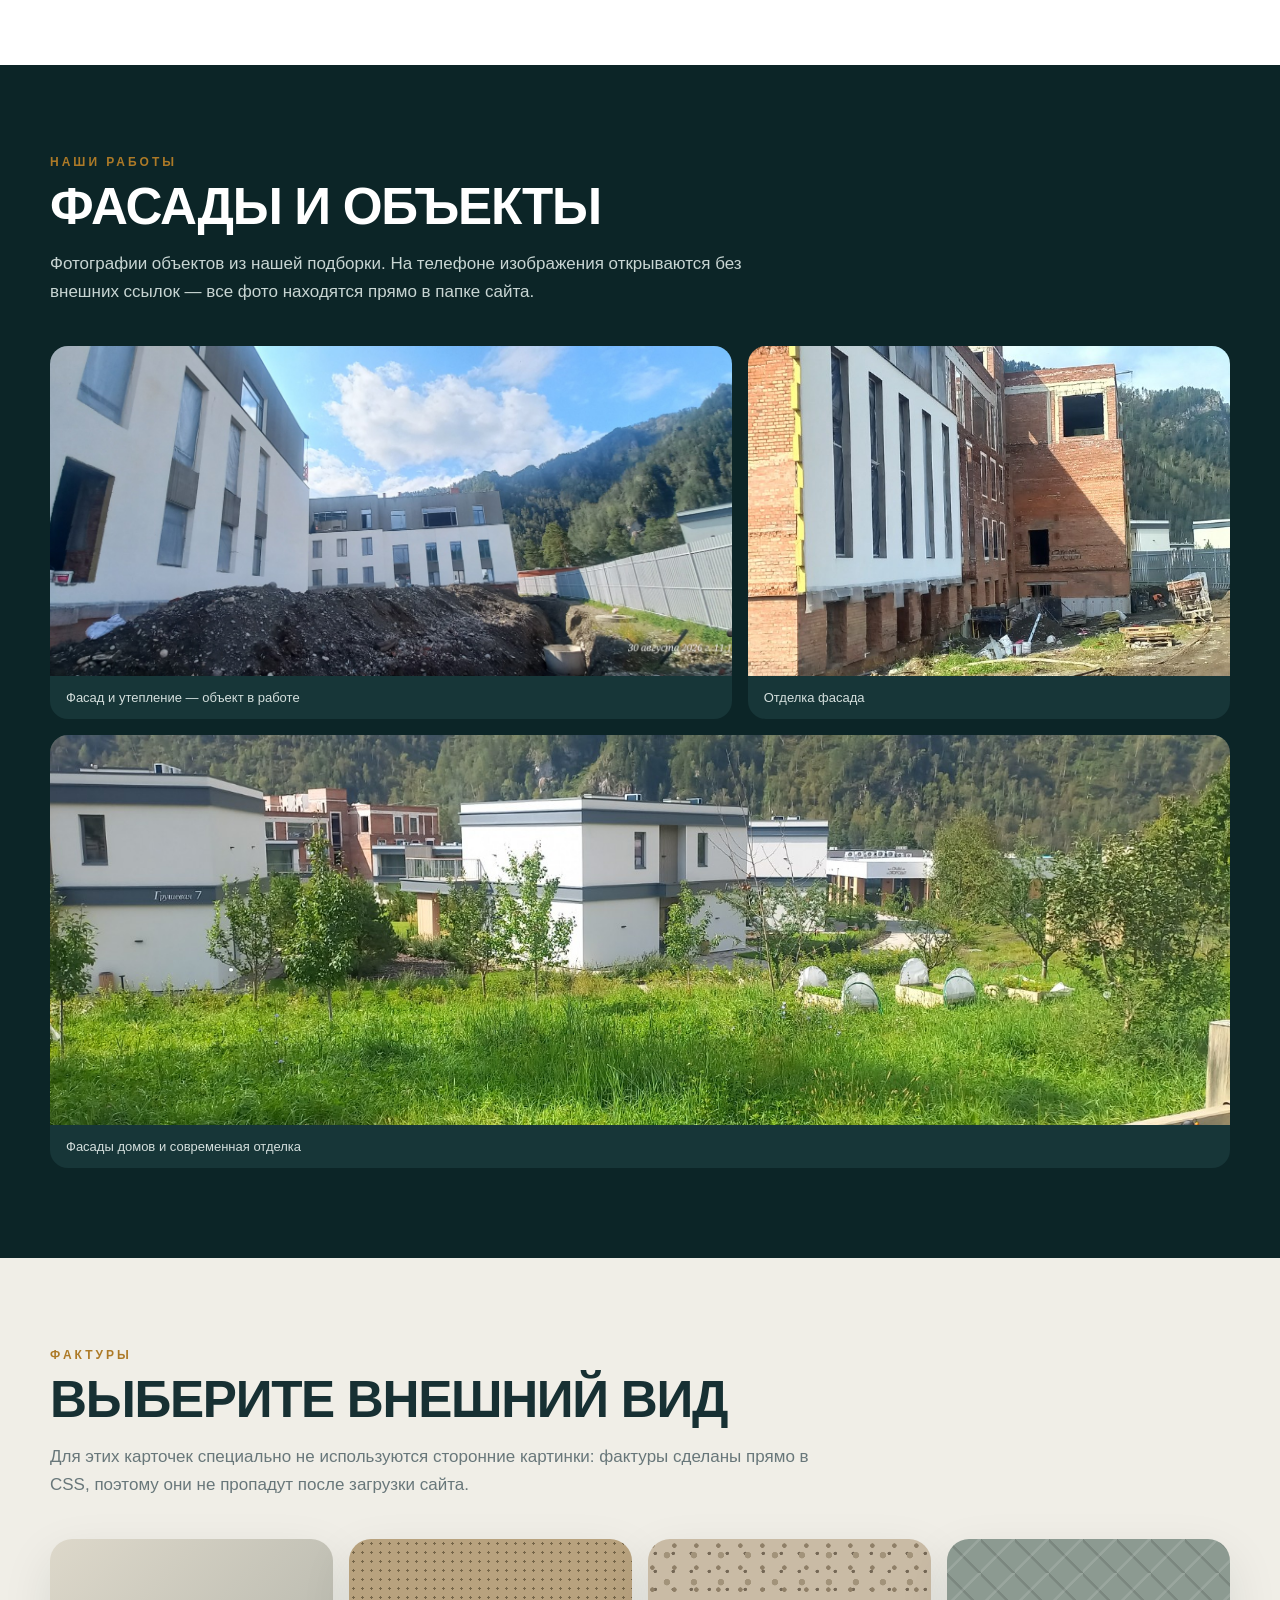
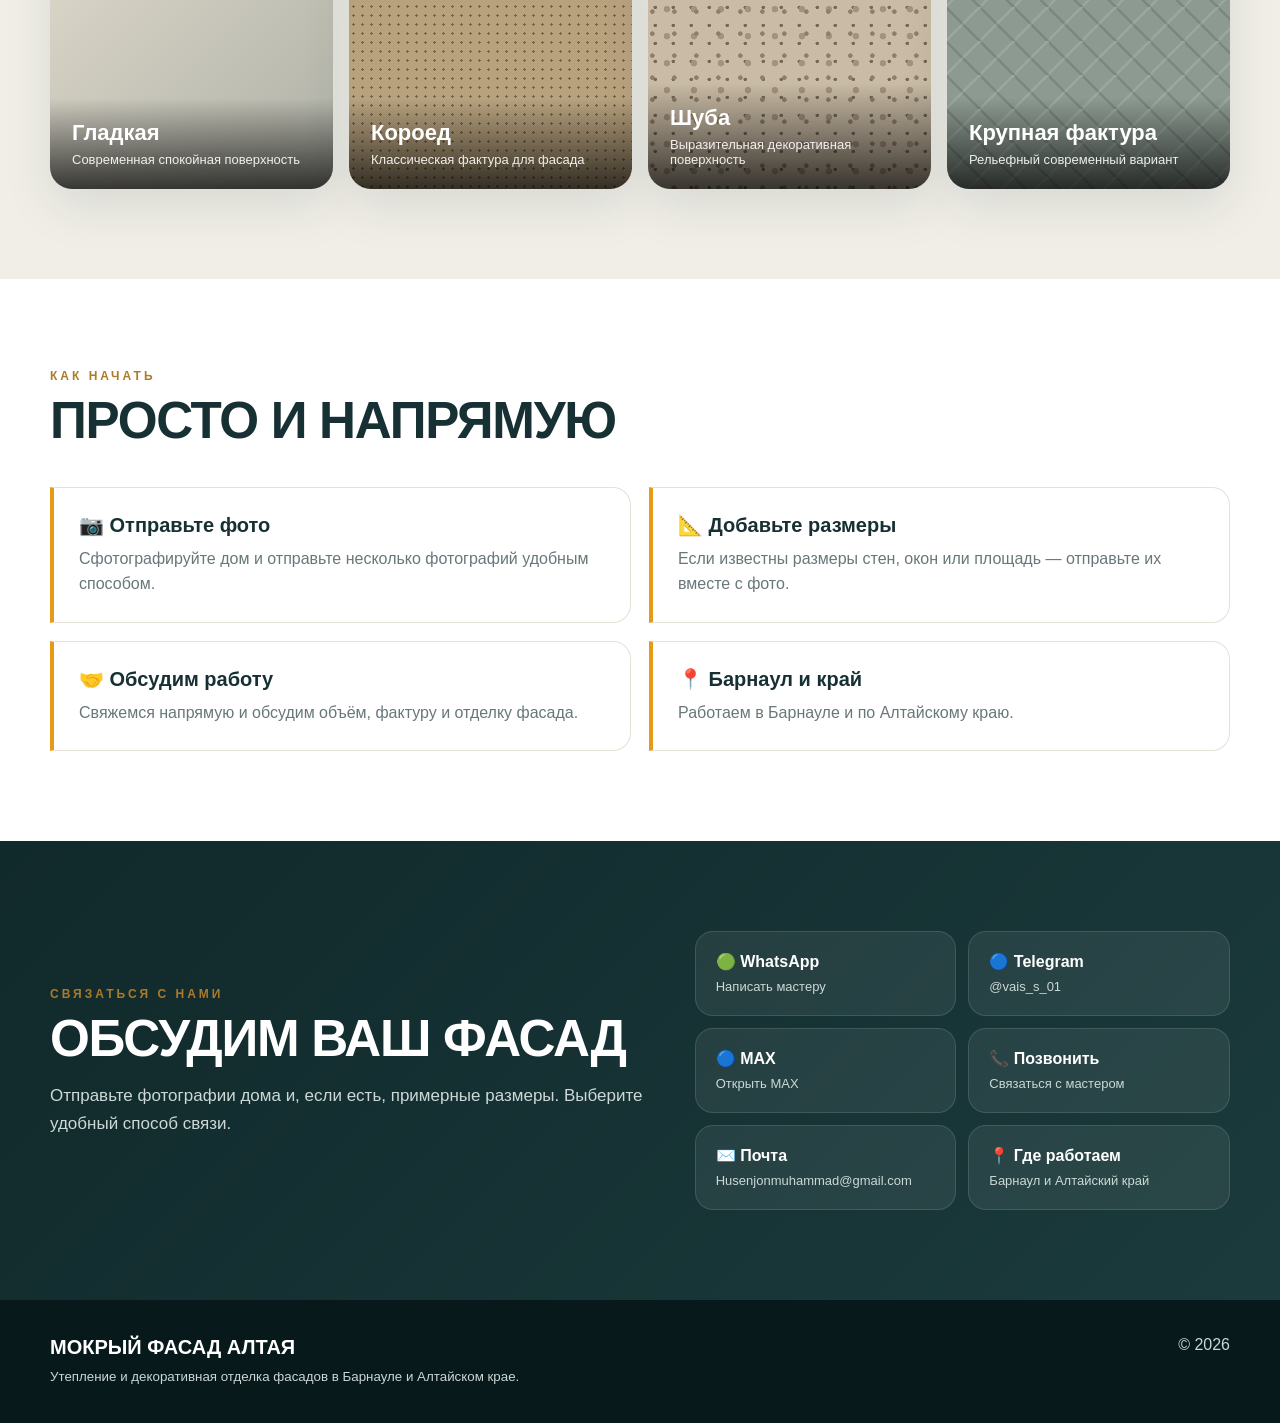
==== commit 3bbc68db: "Update index.html" ====
--- a/index.html
+++ b/index.html
@@ -573,9 +573,6 @@
         <figcaption>Фасад и утепление — объект в работе</figcaption>
          </figure>
       <figure>
-        <img src="фасад2.jpg" alt="Отделка фасада" loading="lazy">
-        <figcaption>Отделка фасада</figcaption>
-      <figure>
         <img src="work-2.jpg" alt="Отделка фасада" loading="lazy">
         <figcaption>Отделка фасада</figcaption>
       </figure>
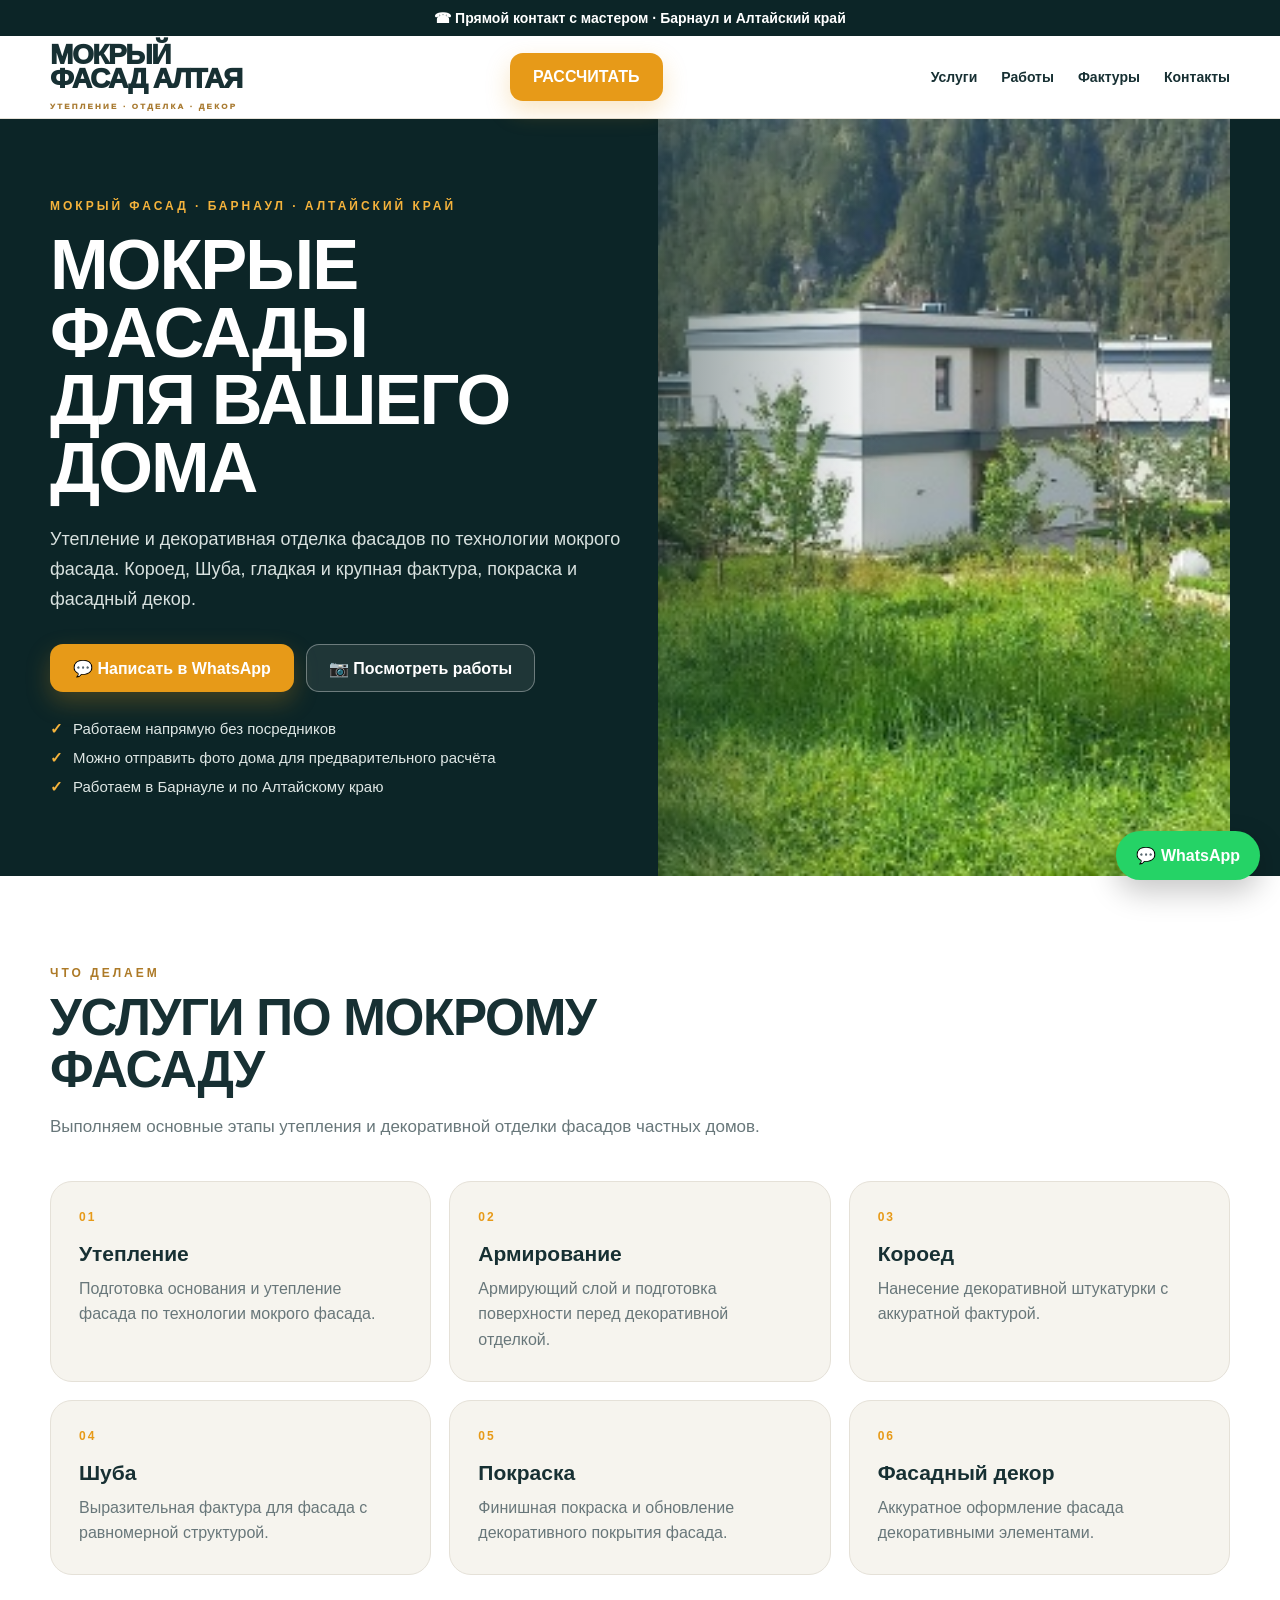
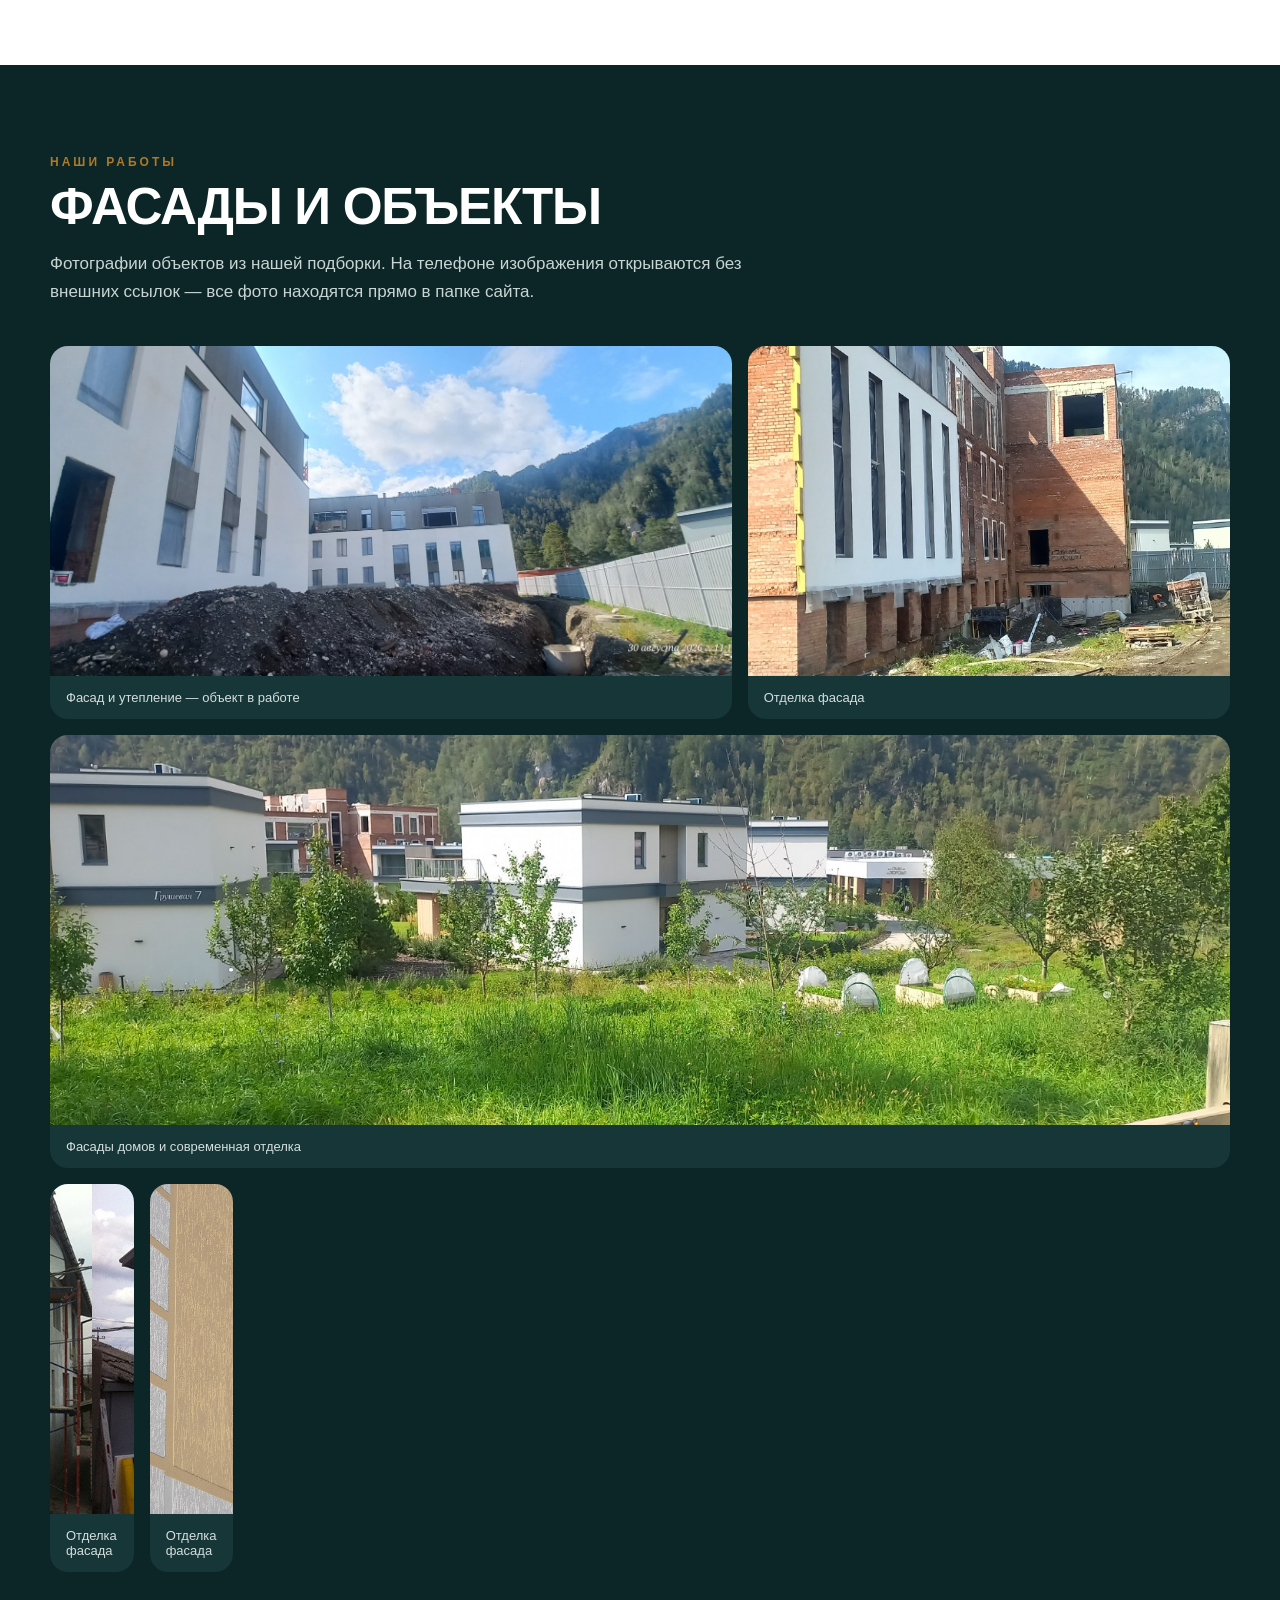
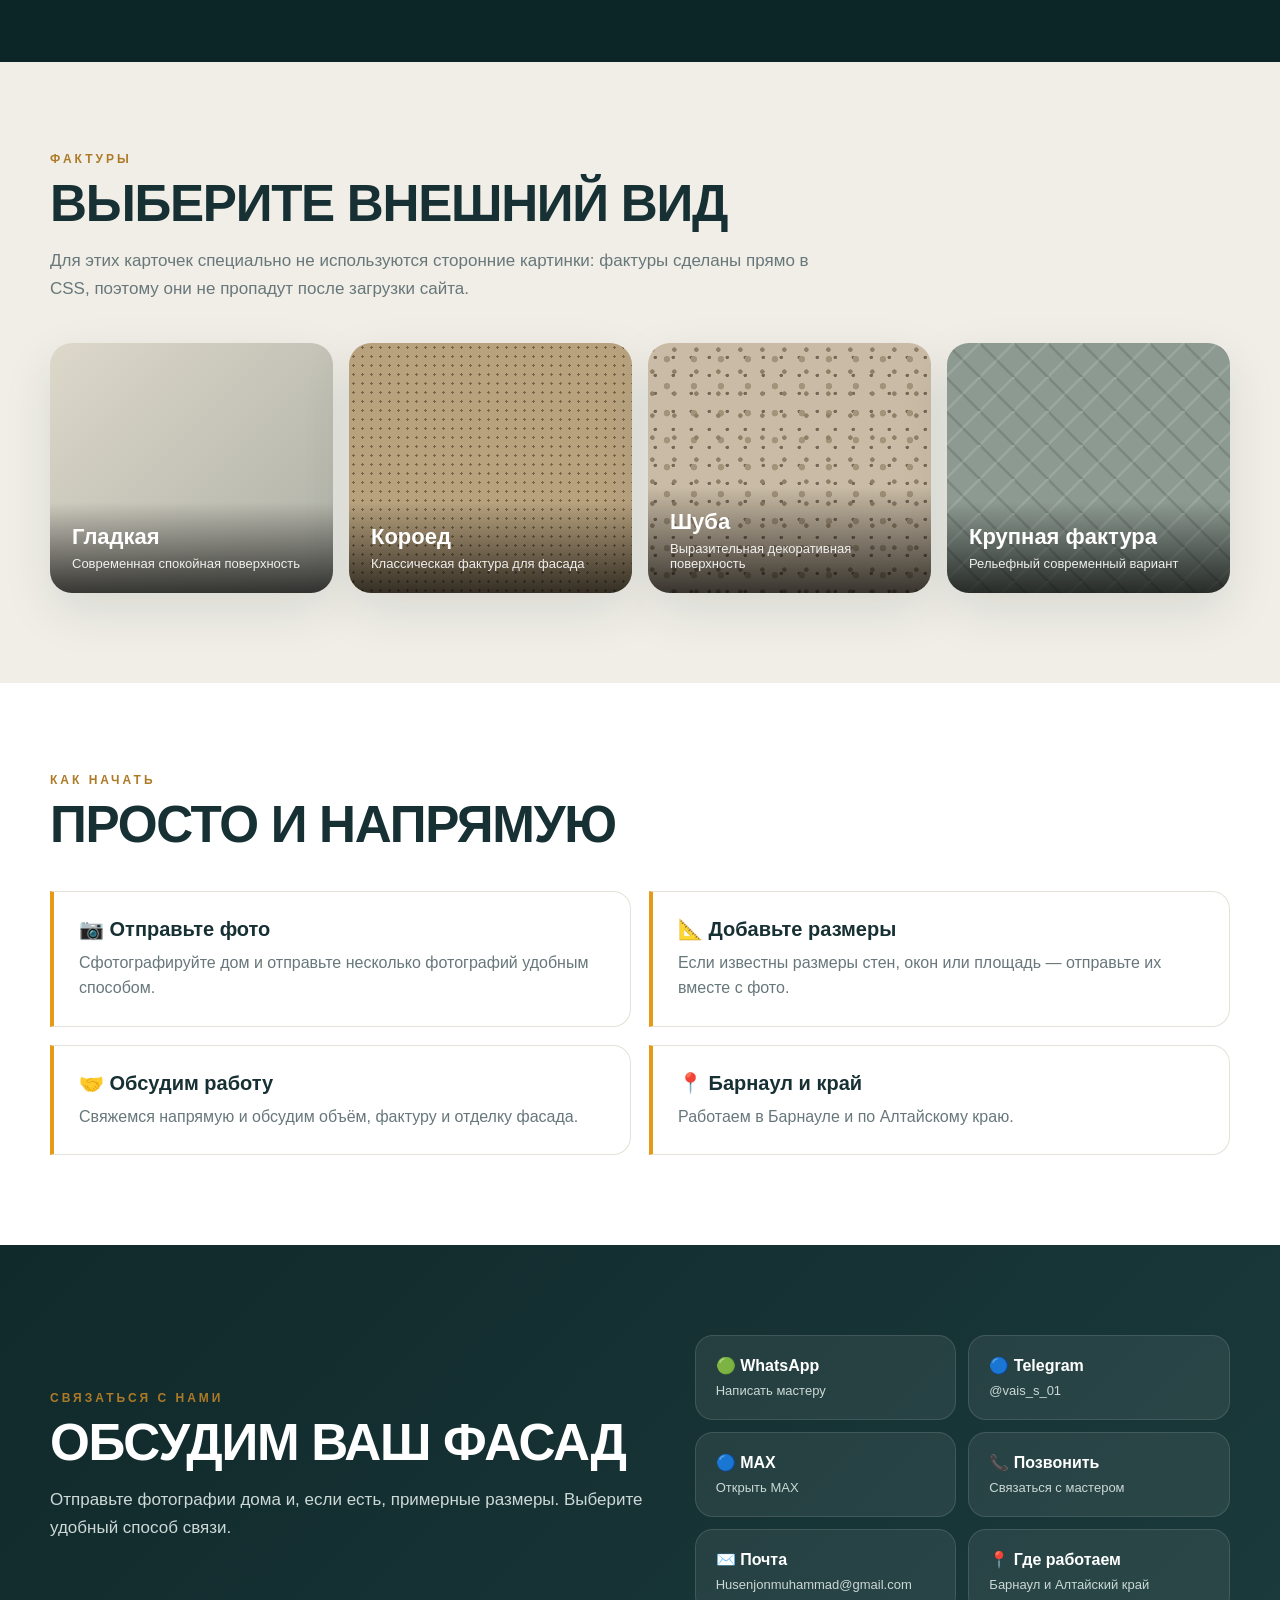
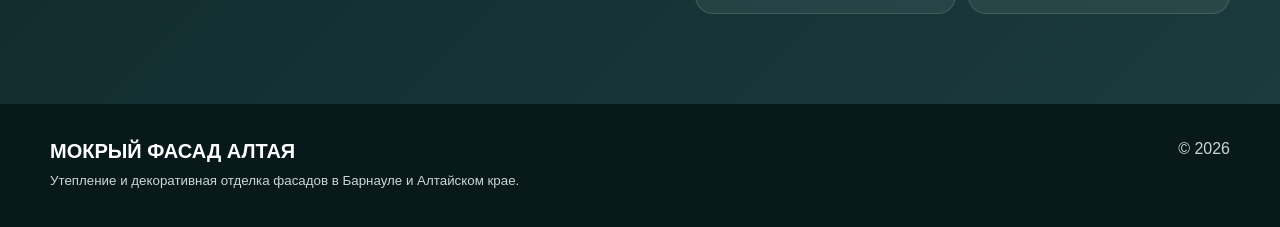
==== commit a4074c09: "Update index.html" ====
--- a/index.html
+++ b/index.html
@@ -580,6 +580,14 @@
         <img src="hero.jpg" alt="Фасады домов" loading="lazy">
         <figcaption>Фасады домов и современная отделка</figcaption>
       </figure>
+      <figure>
+        <img src="фасад2.jpg" alt="Отделка фасада" loading="lazy">
+        <figcaption>Отделка фасада</figcaption>
+      </figure>
+      <figure>
+        <img src="фасад4.jpg" alt="Отделка фасада" loading="lazy">
+        <figcaption>Отделка фасада</figcaption>
+      </figure>
     </div>
   </div>
 </section>
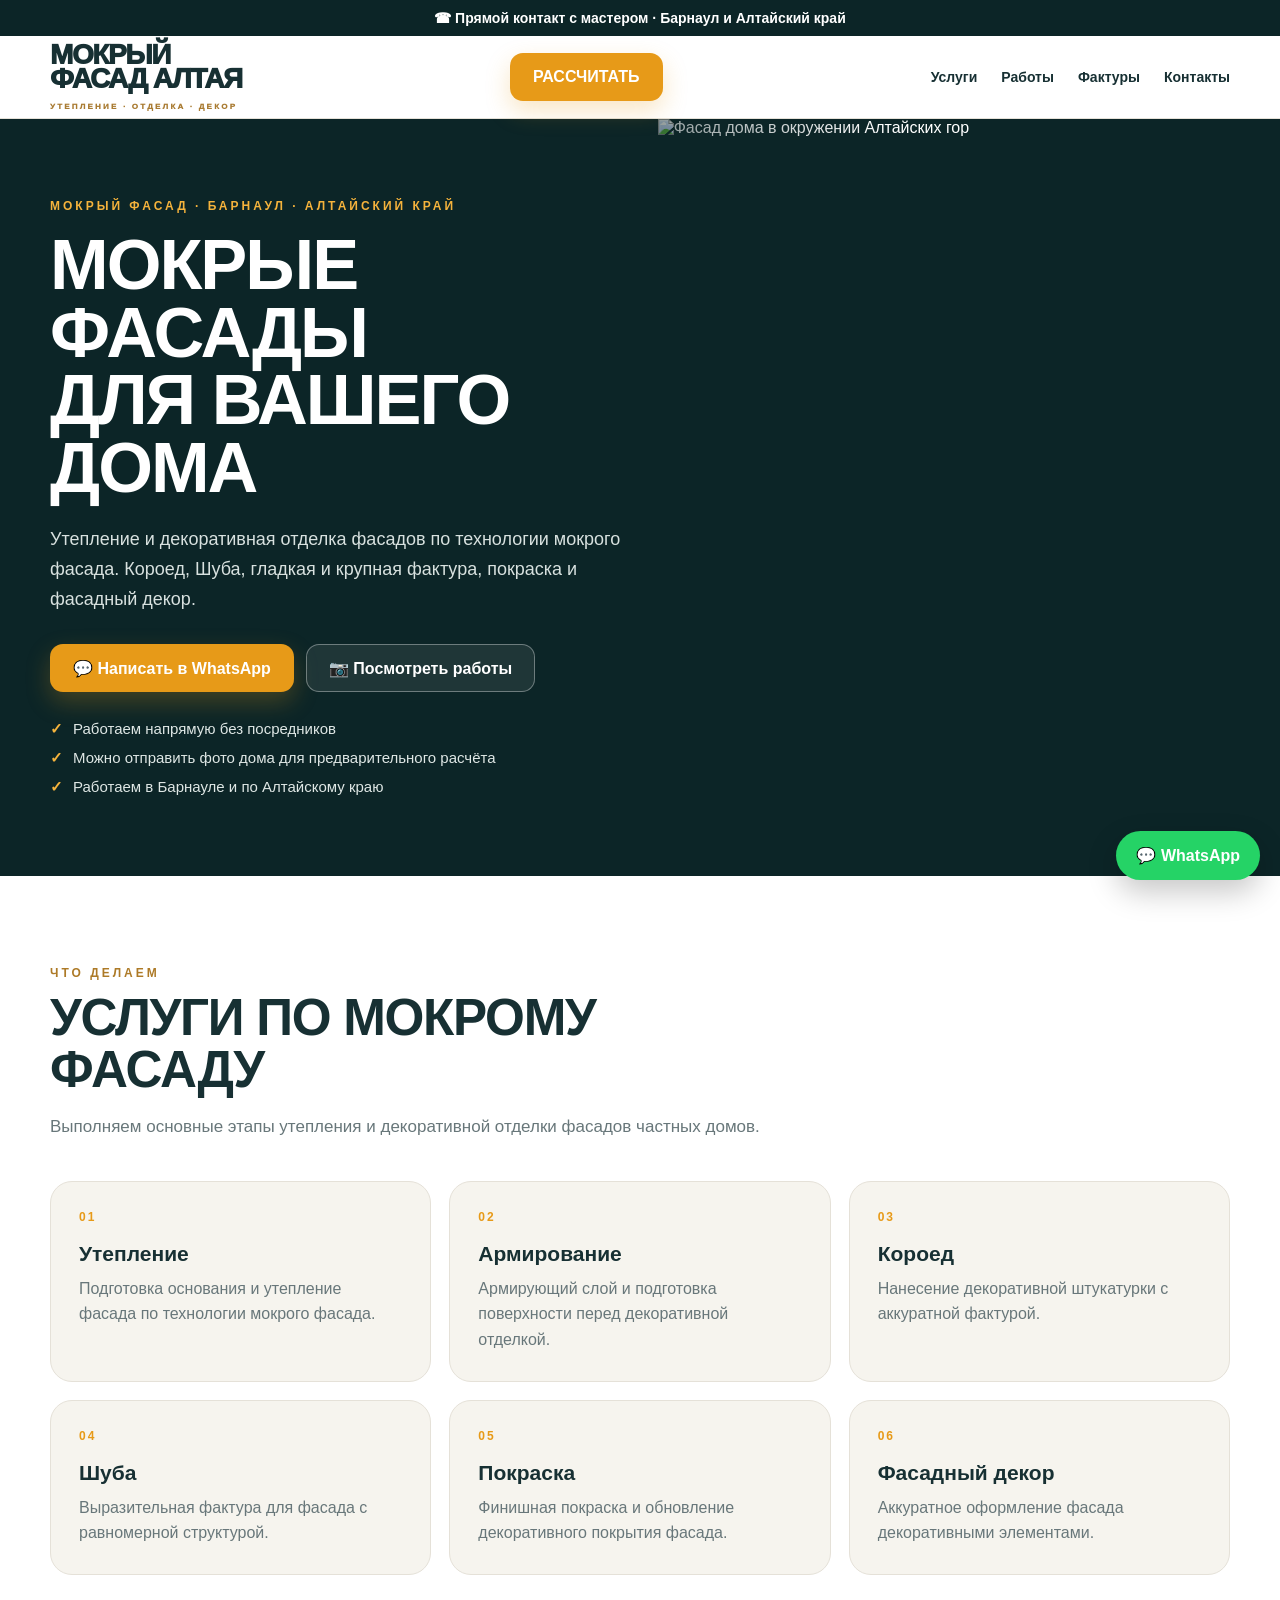
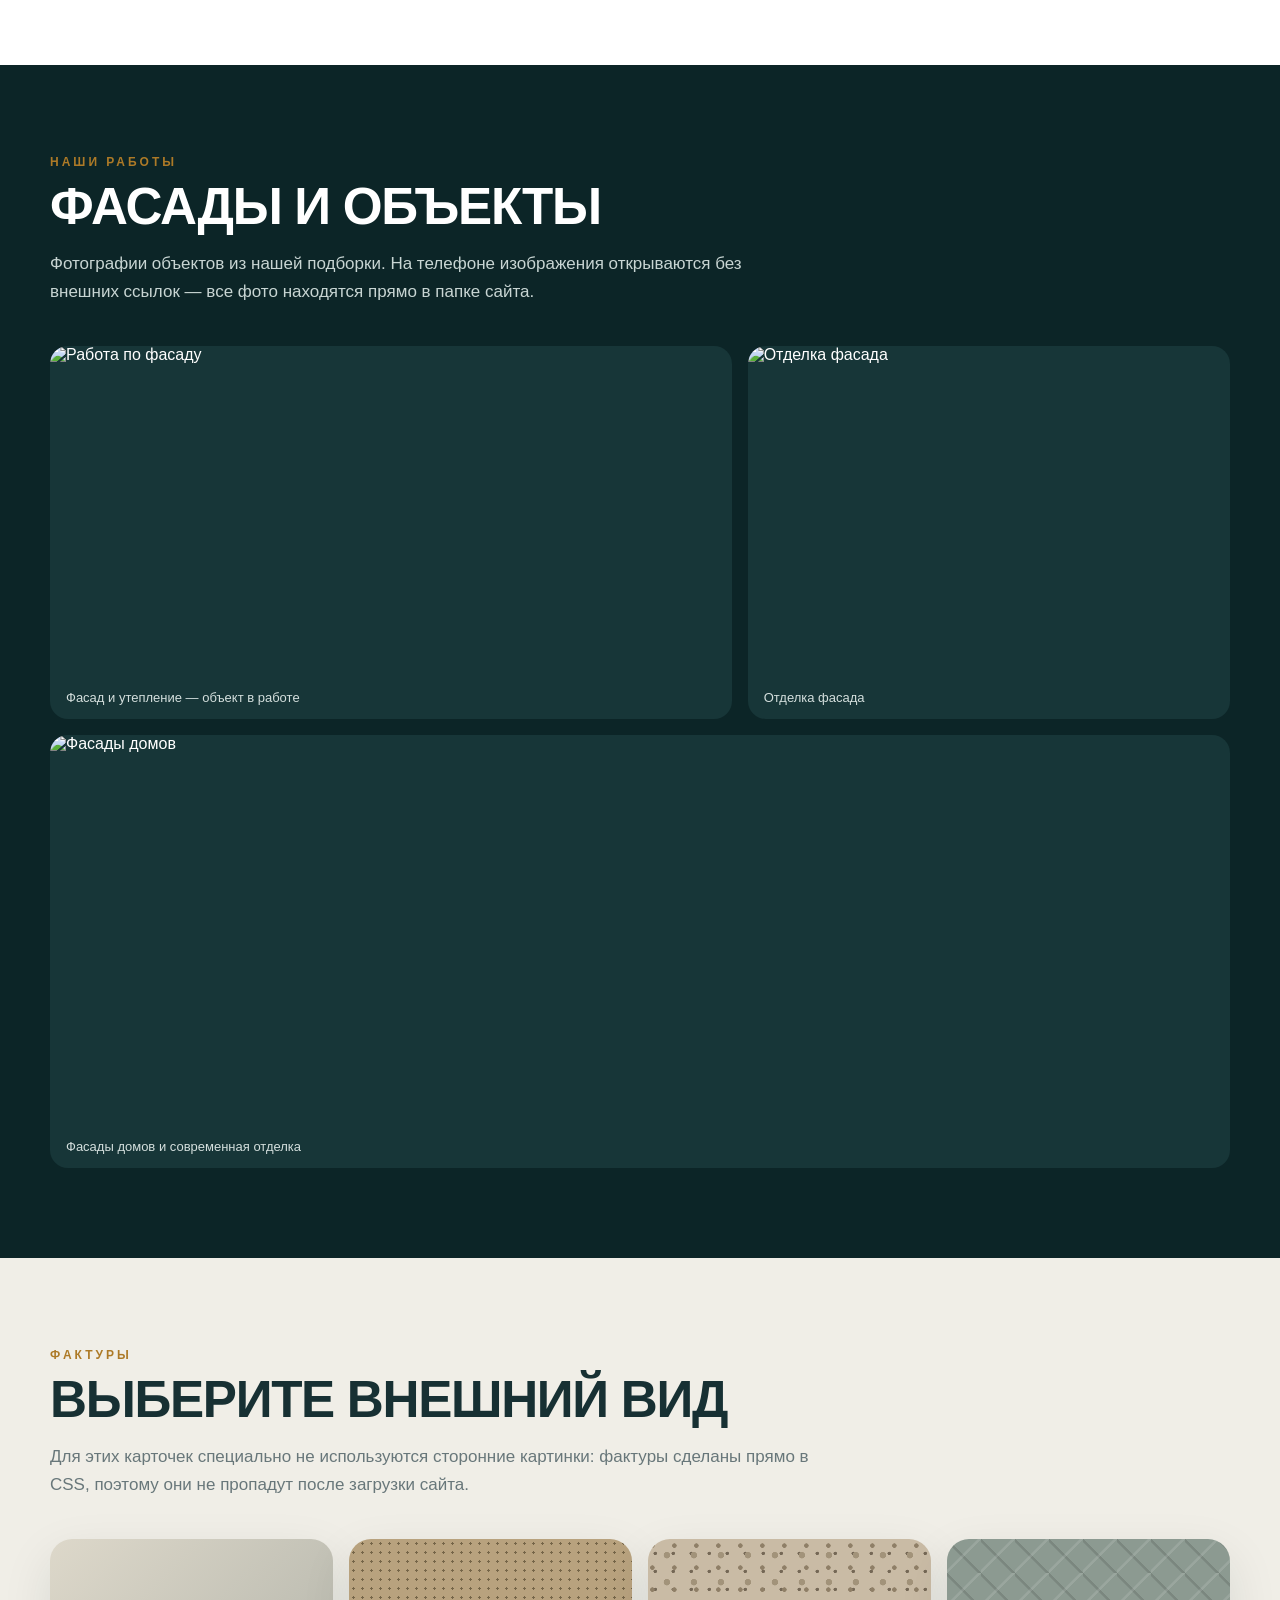
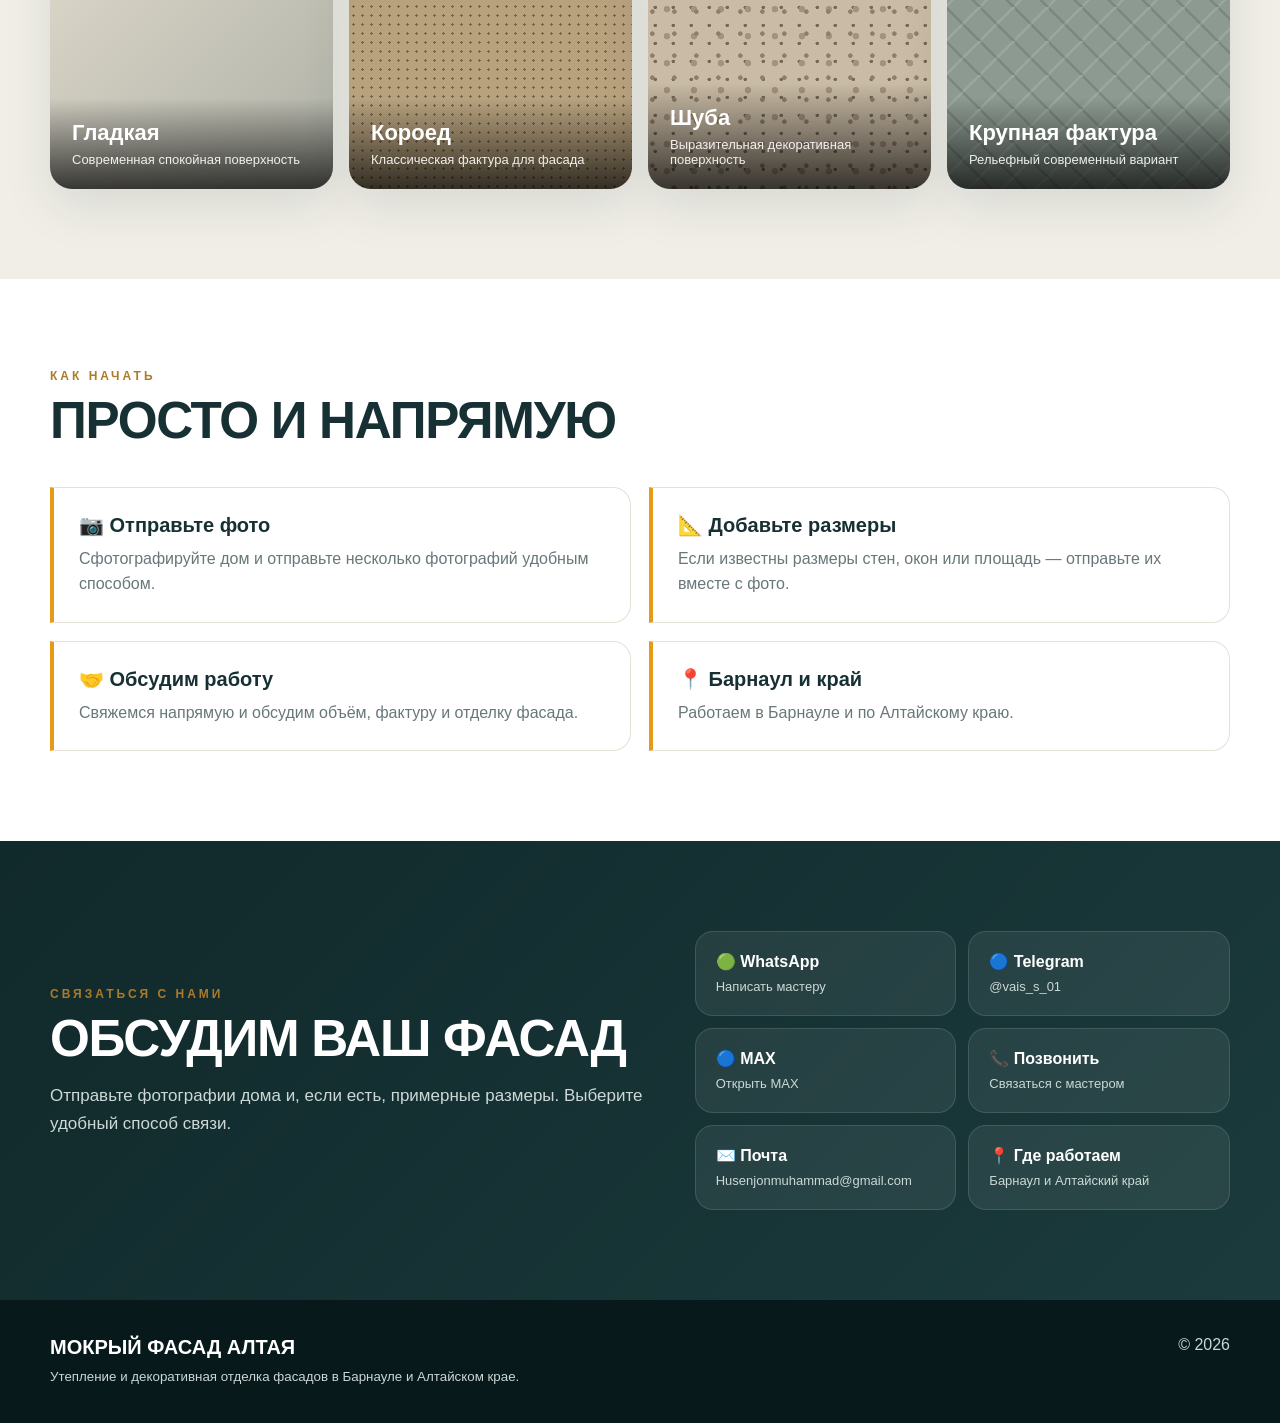
==== commit c163ee0b: "Add files via upload" ====
--- a/index.html
+++ b/index.html
@@ -535,7 +535,7 @@
     </div>
 
     <div class="hero-photo">
-      <img src="221.jpg" alt="Фасад дома в окружении Алтайских гор" loading="eager">
+      <img src="images/hero.jpg" alt="Фасад дома в окружении Алтайских гор" loading="eager">
     </div>
   </div>
 </section>
@@ -569,24 +569,16 @@
 
     <div class="gallery">
       <figure>
-        <img src="work-1.jpg" alt="Работа по фасаду" loading="lazy">
+        <img src="images/work-1.jpg" alt="Работа по фасаду" loading="lazy">
         <figcaption>Фасад и утепление — объект в работе</figcaption>
-         </figure>
+      </figure>
       <figure>
-        <img src="work-2.jpg" alt="Отделка фасада" loading="lazy">
+        <img src="images/work-2.jpg" alt="Отделка фасада" loading="lazy">
         <figcaption>Отделка фасада</figcaption>
       </figure>
       <figure>
-        <img src="hero.jpg" alt="Фасады домов" loading="lazy">
+        <img src="images/hero.jpg" alt="Фасады домов" loading="lazy">
         <figcaption>Фасады домов и современная отделка</figcaption>
-      </figure>
-      <figure>
-        <img src="фасад2.jpg" alt="Отделка фасада" loading="lazy">
-        <figcaption>Отделка фасада</figcaption>
-      </figure>
-      <figure>
-        <img src="фасад4.jpg" alt="Отделка фасада" loading="lazy">
-        <figcaption>Отделка фасада</figcaption>
       </figure>
     </div>
   </div>
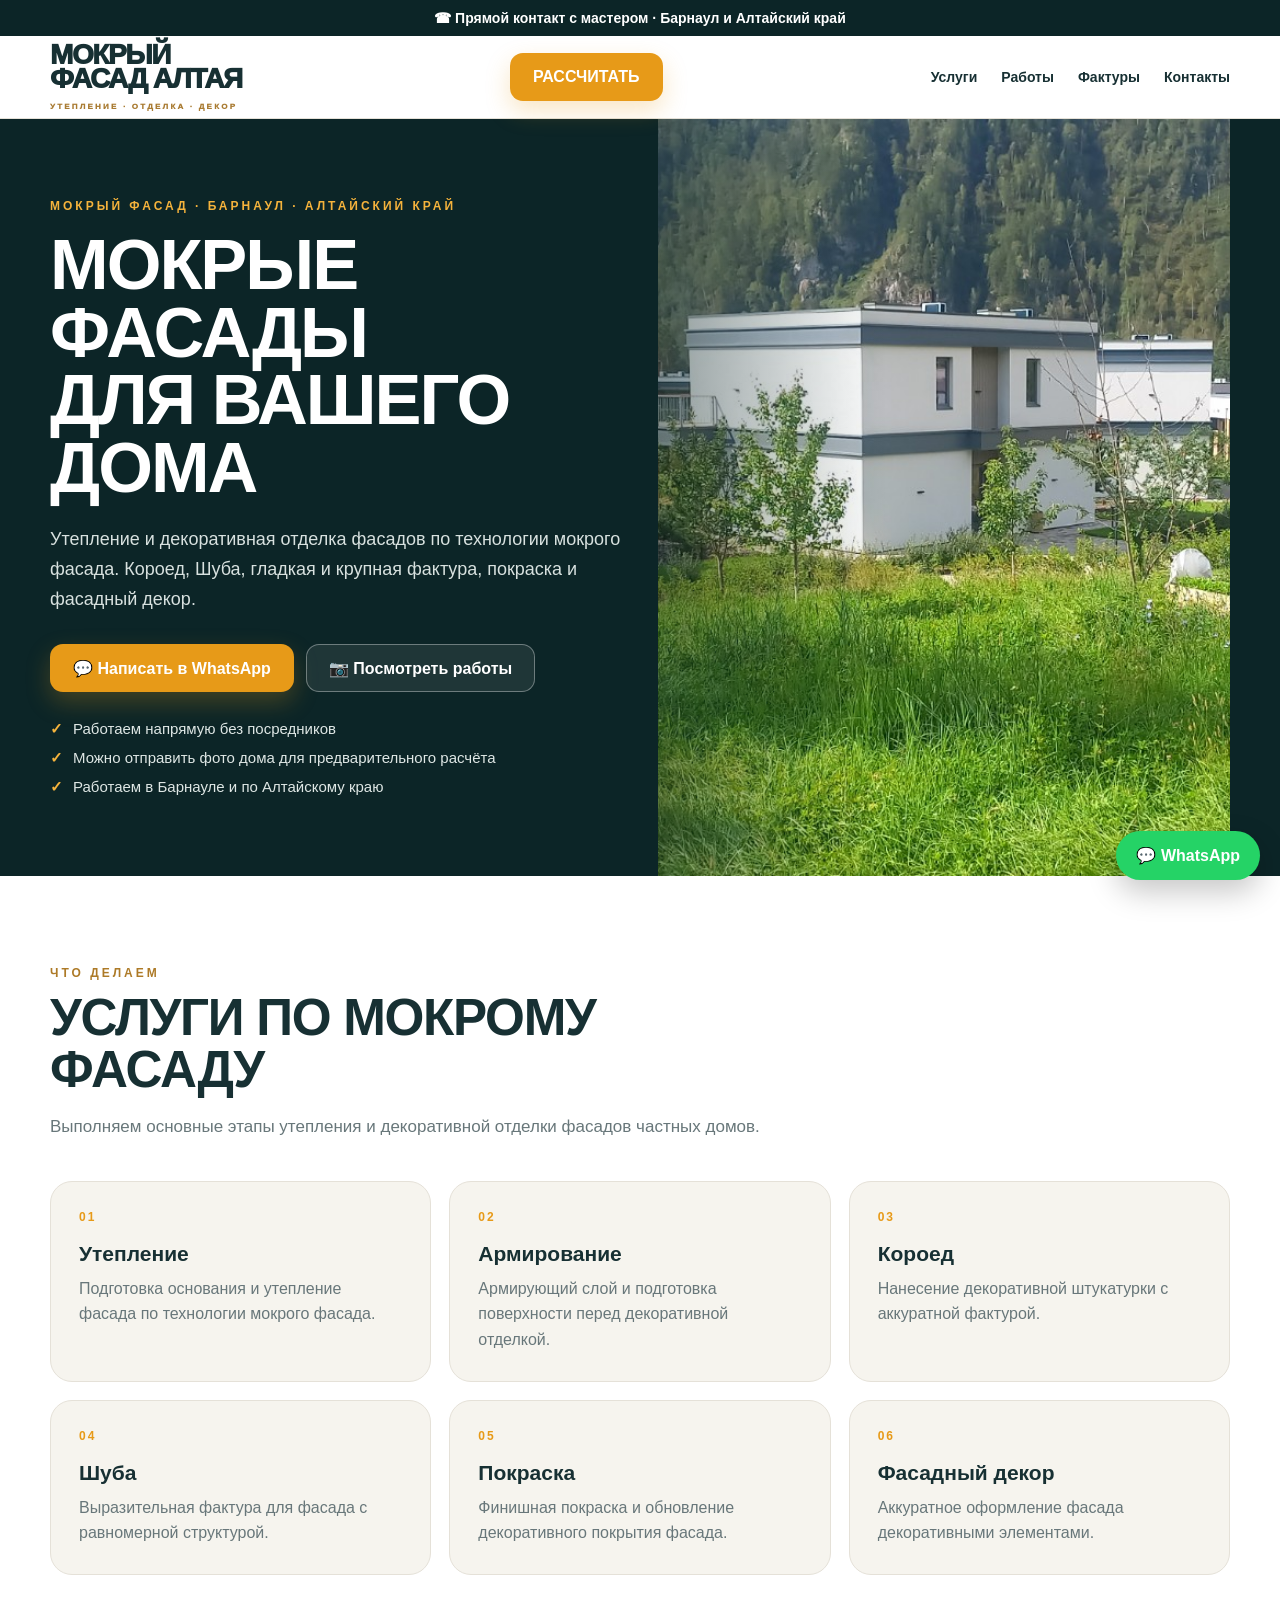
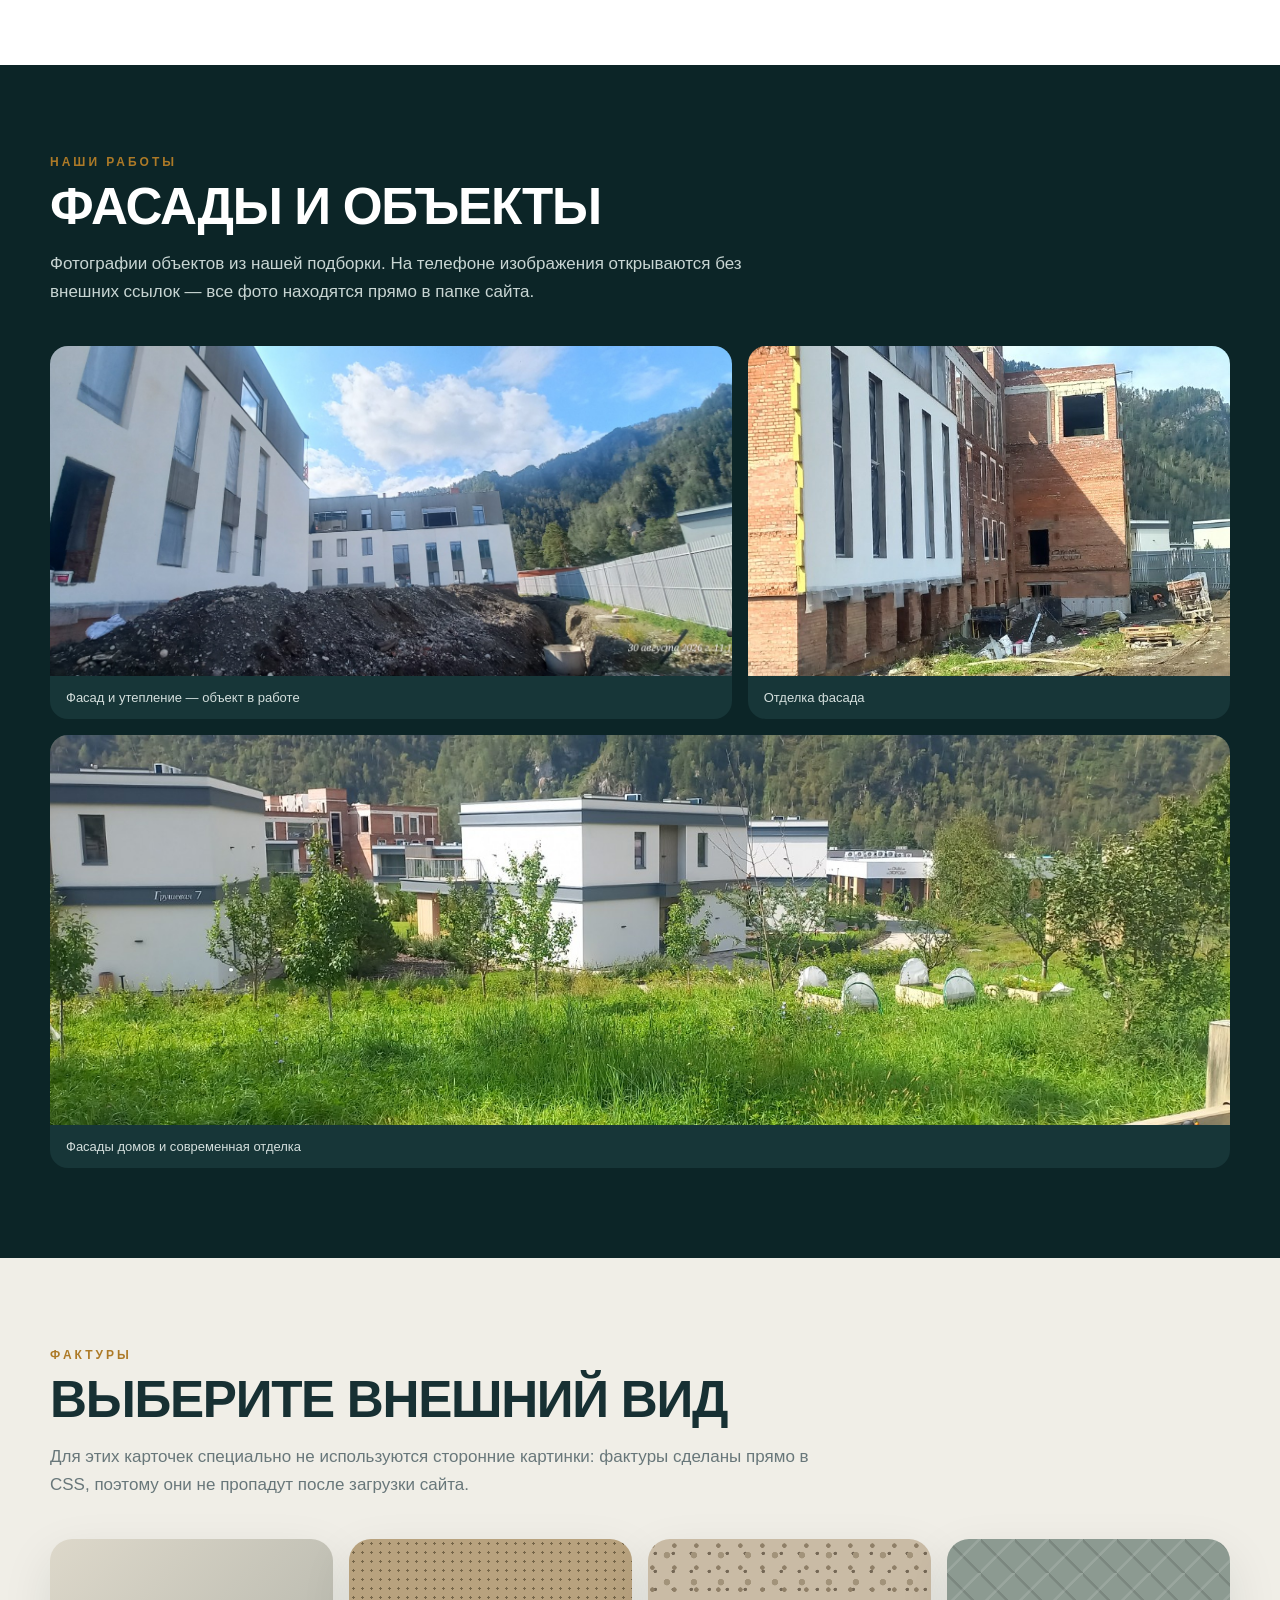
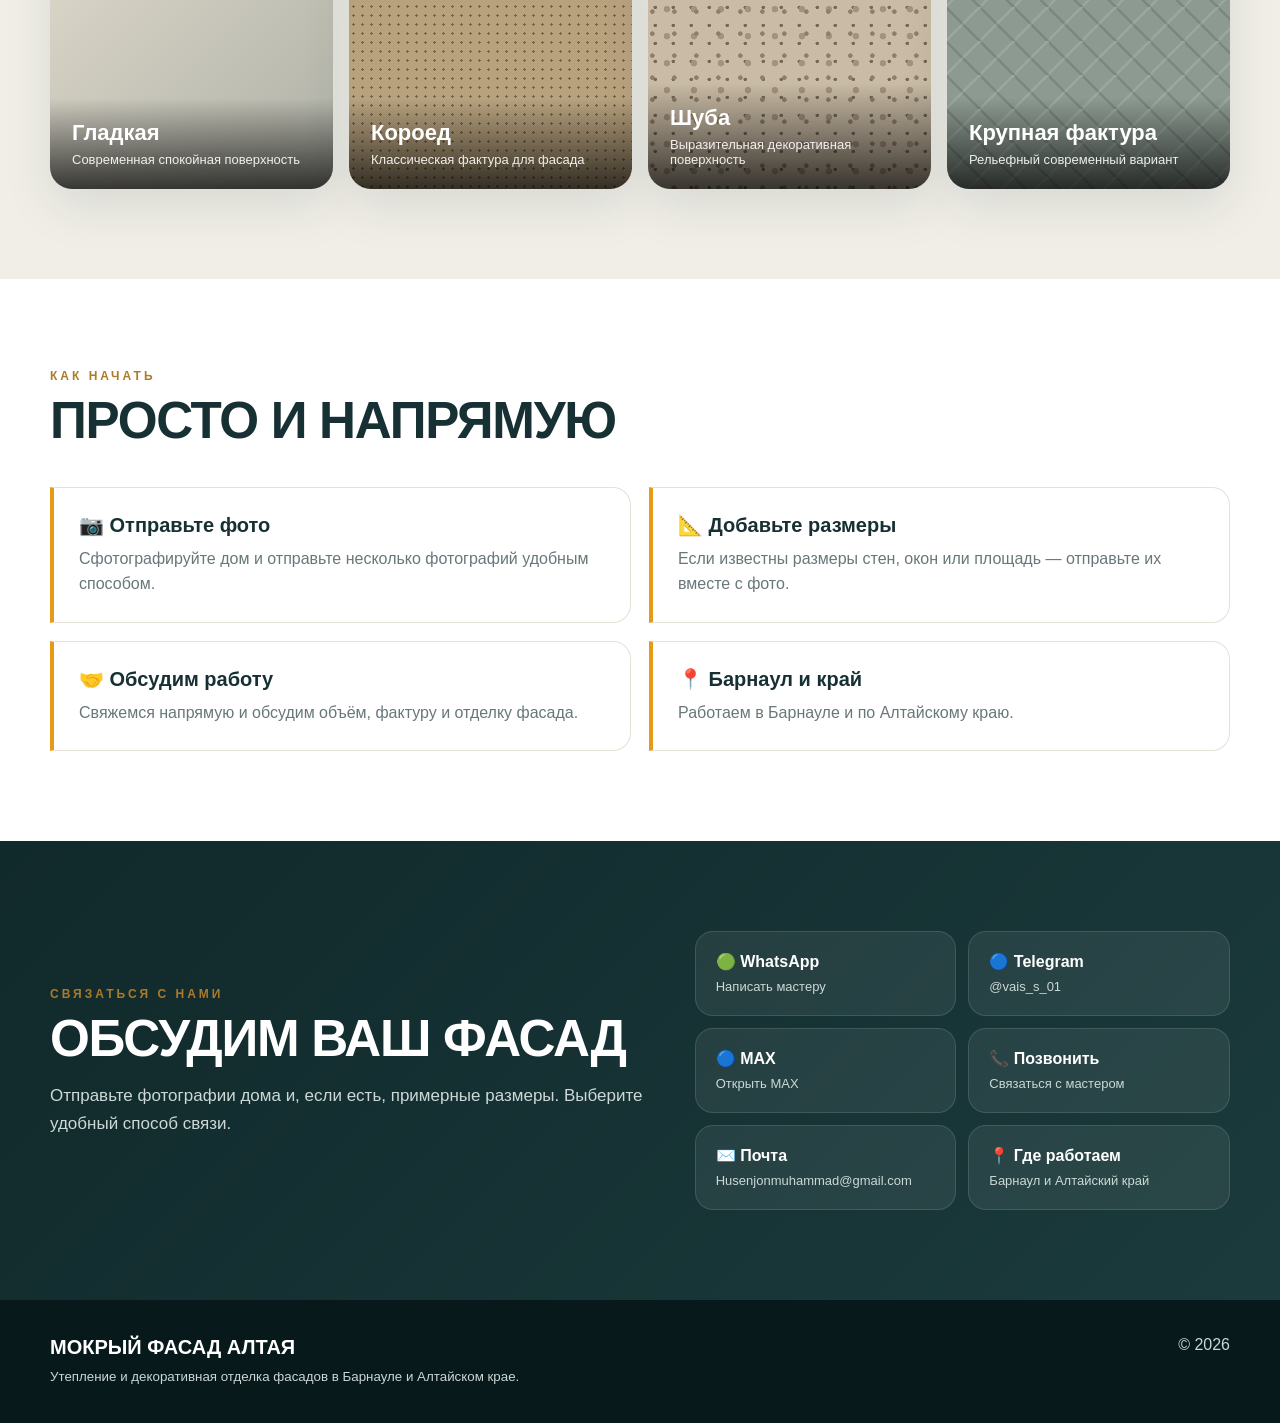
==== commit 30040d1b: "Update index.html" ====
--- a/index.html
+++ b/index.html
@@ -535,7 +535,7 @@
     </div>
 
     <div class="hero-photo">
-      <img src="images/hero.jpg" alt="Фасад дома в окружении Алтайских гор" loading="eager">
+      <img src="hero.jpg" alt="Фасад дома в окружении Алтайских гор" loading="eager">
     </div>
   </div>
 </section>
@@ -569,15 +569,15 @@
 
     <div class="gallery">
       <figure>
-        <img src="images/work-1.jpg" alt="Работа по фасаду" loading="lazy">
+        <img src="work-1.jpg" alt="Работа по фасаду" loading="lazy">
         <figcaption>Фасад и утепление — объект в работе</figcaption>
       </figure>
       <figure>
-        <img src="images/work-2.jpg" alt="Отделка фасада" loading="lazy">
+        <img src="work-2.jpg" alt="Отделка фасада" loading="lazy">
         <figcaption>Отделка фасада</figcaption>
       </figure>
       <figure>
-        <img src="images/hero.jpg" alt="Фасады домов" loading="lazy">
+        <img src="hero.jpg" alt="Фасады домов" loading="lazy">
         <figcaption>Фасады домов и современная отделка</figcaption>
       </figure>
     </div>
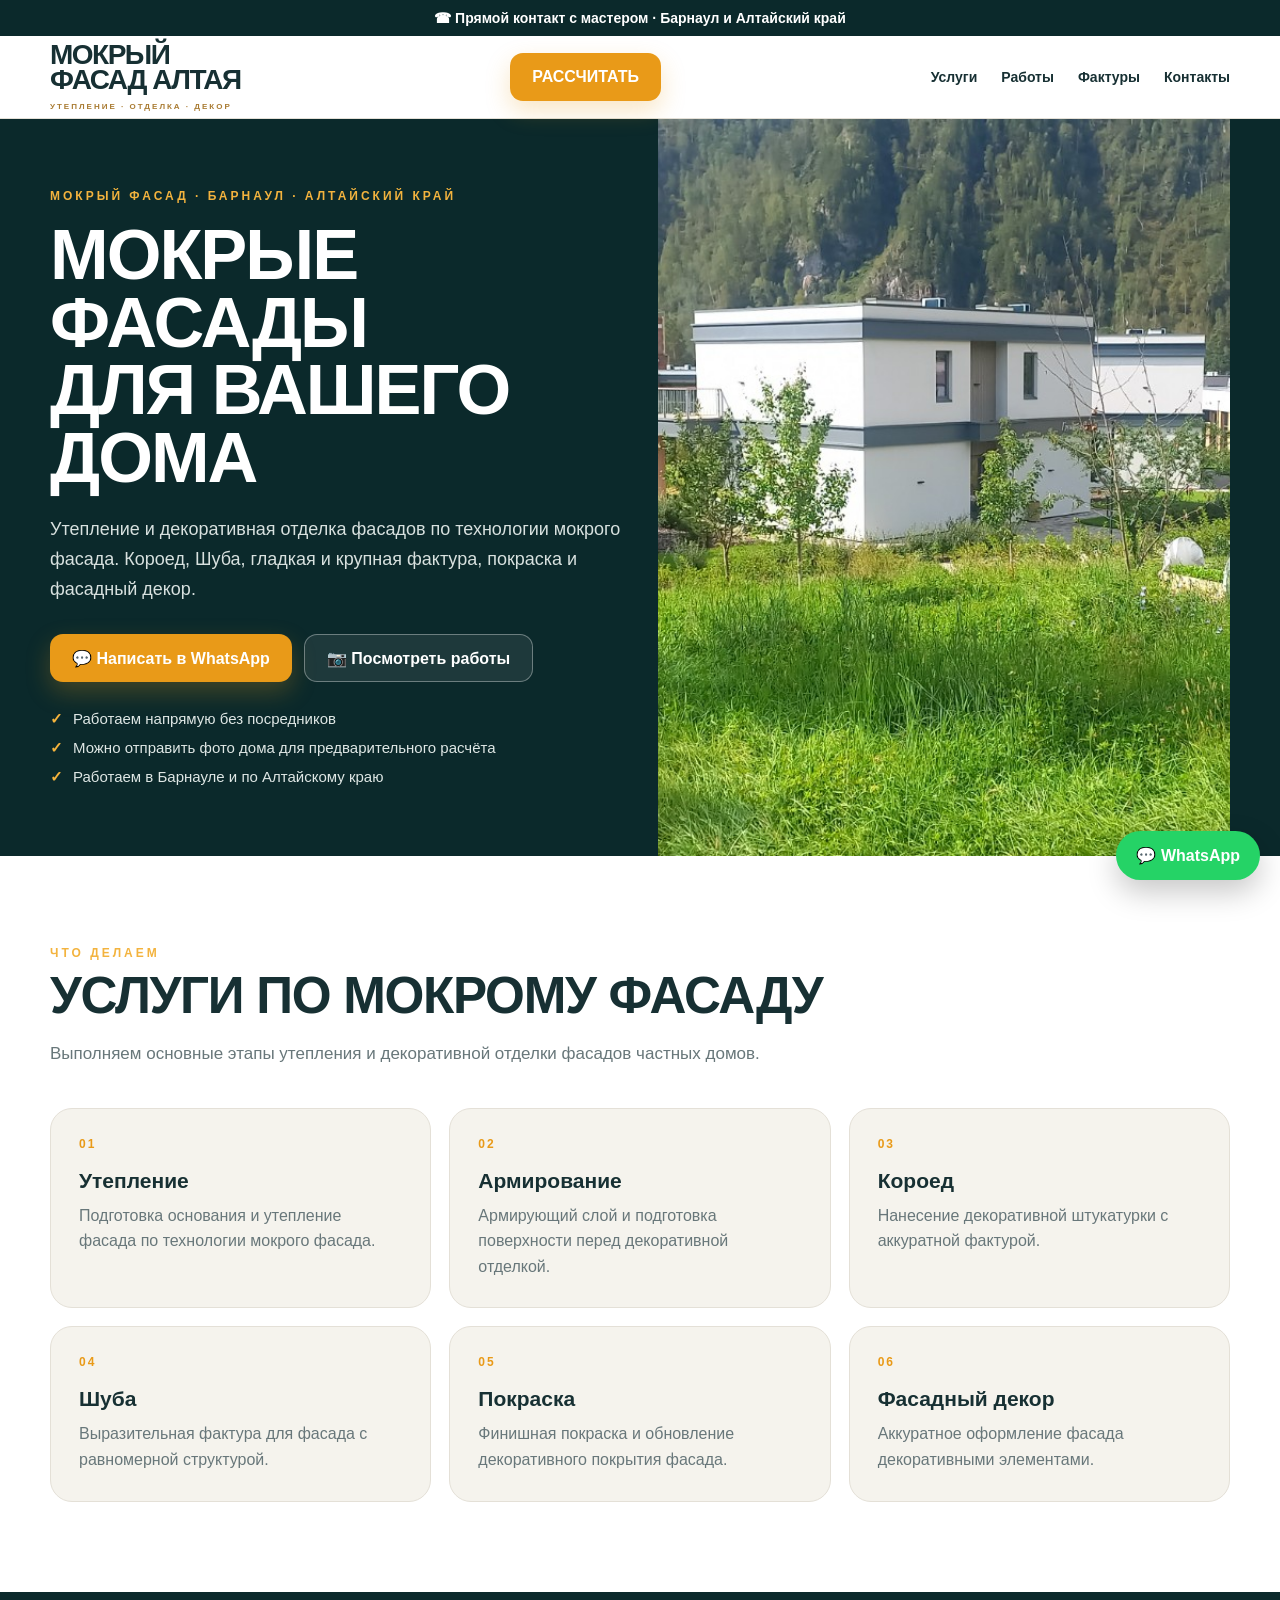
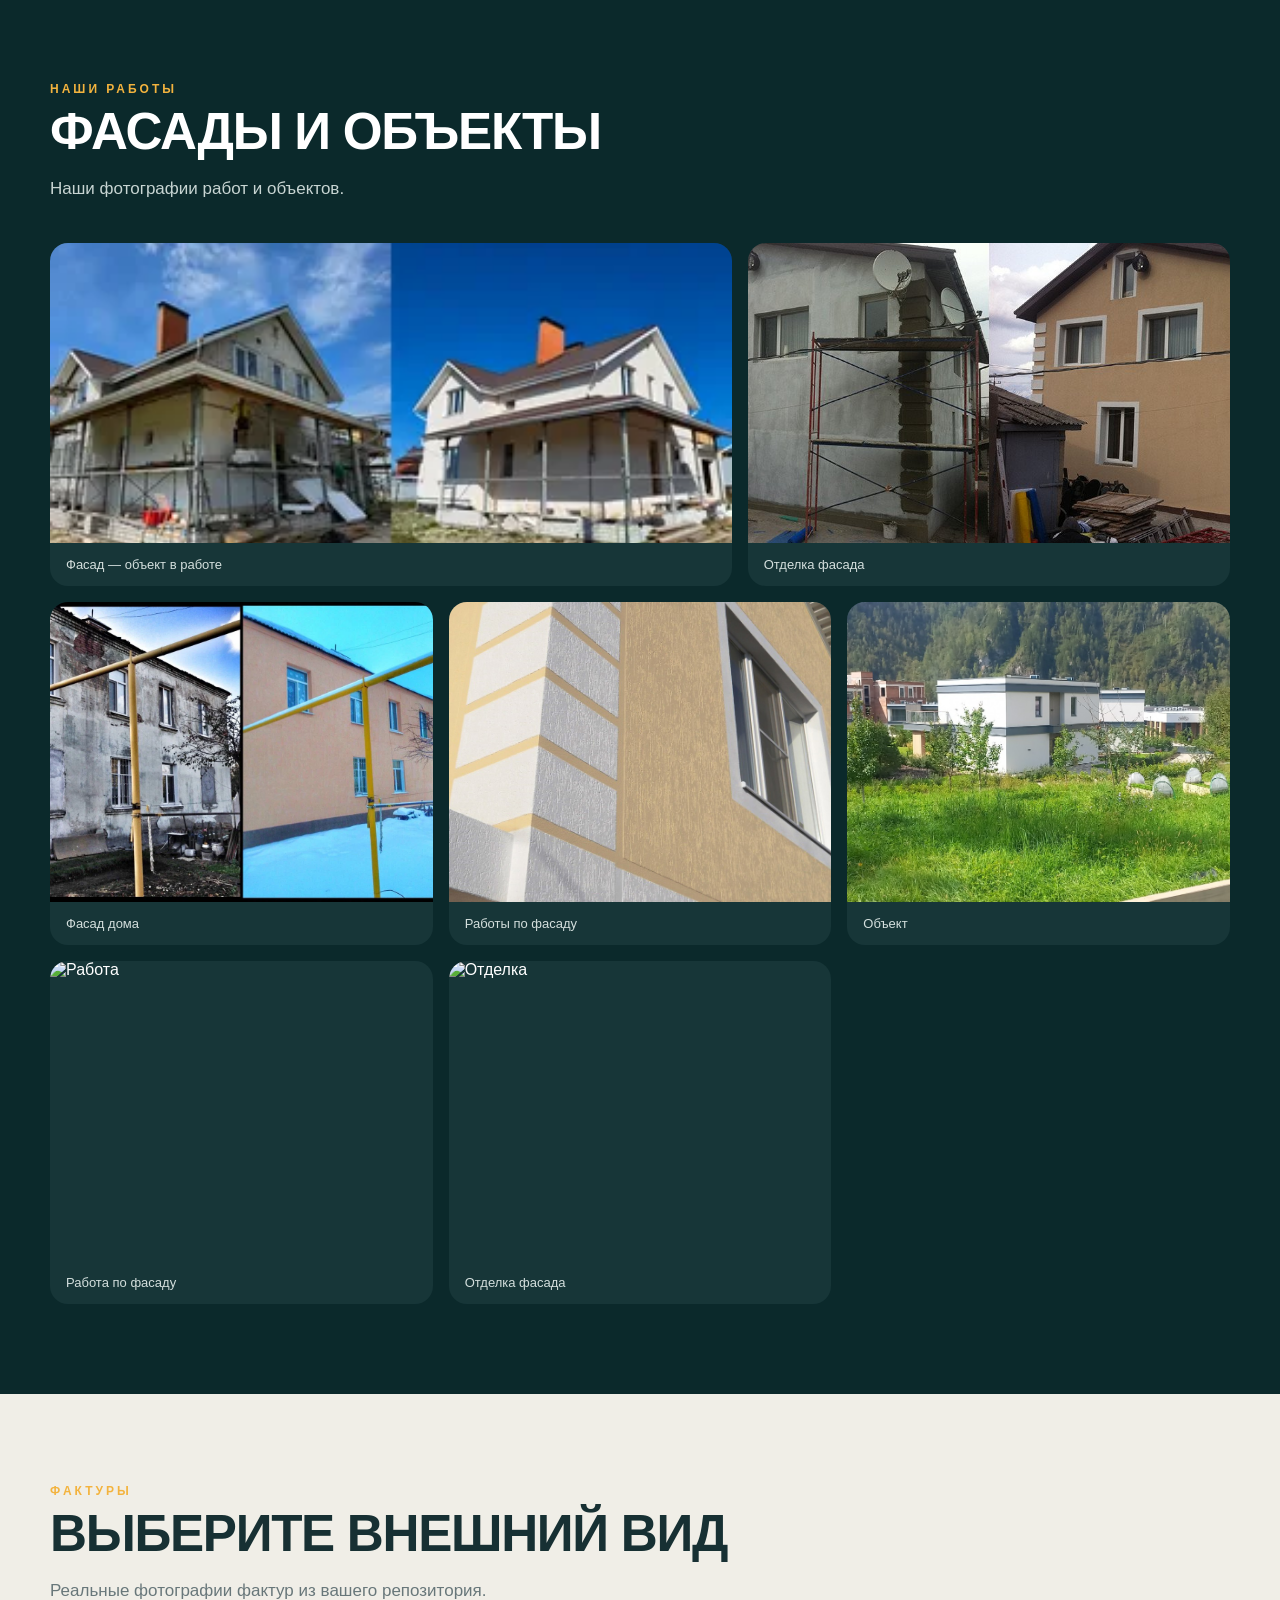
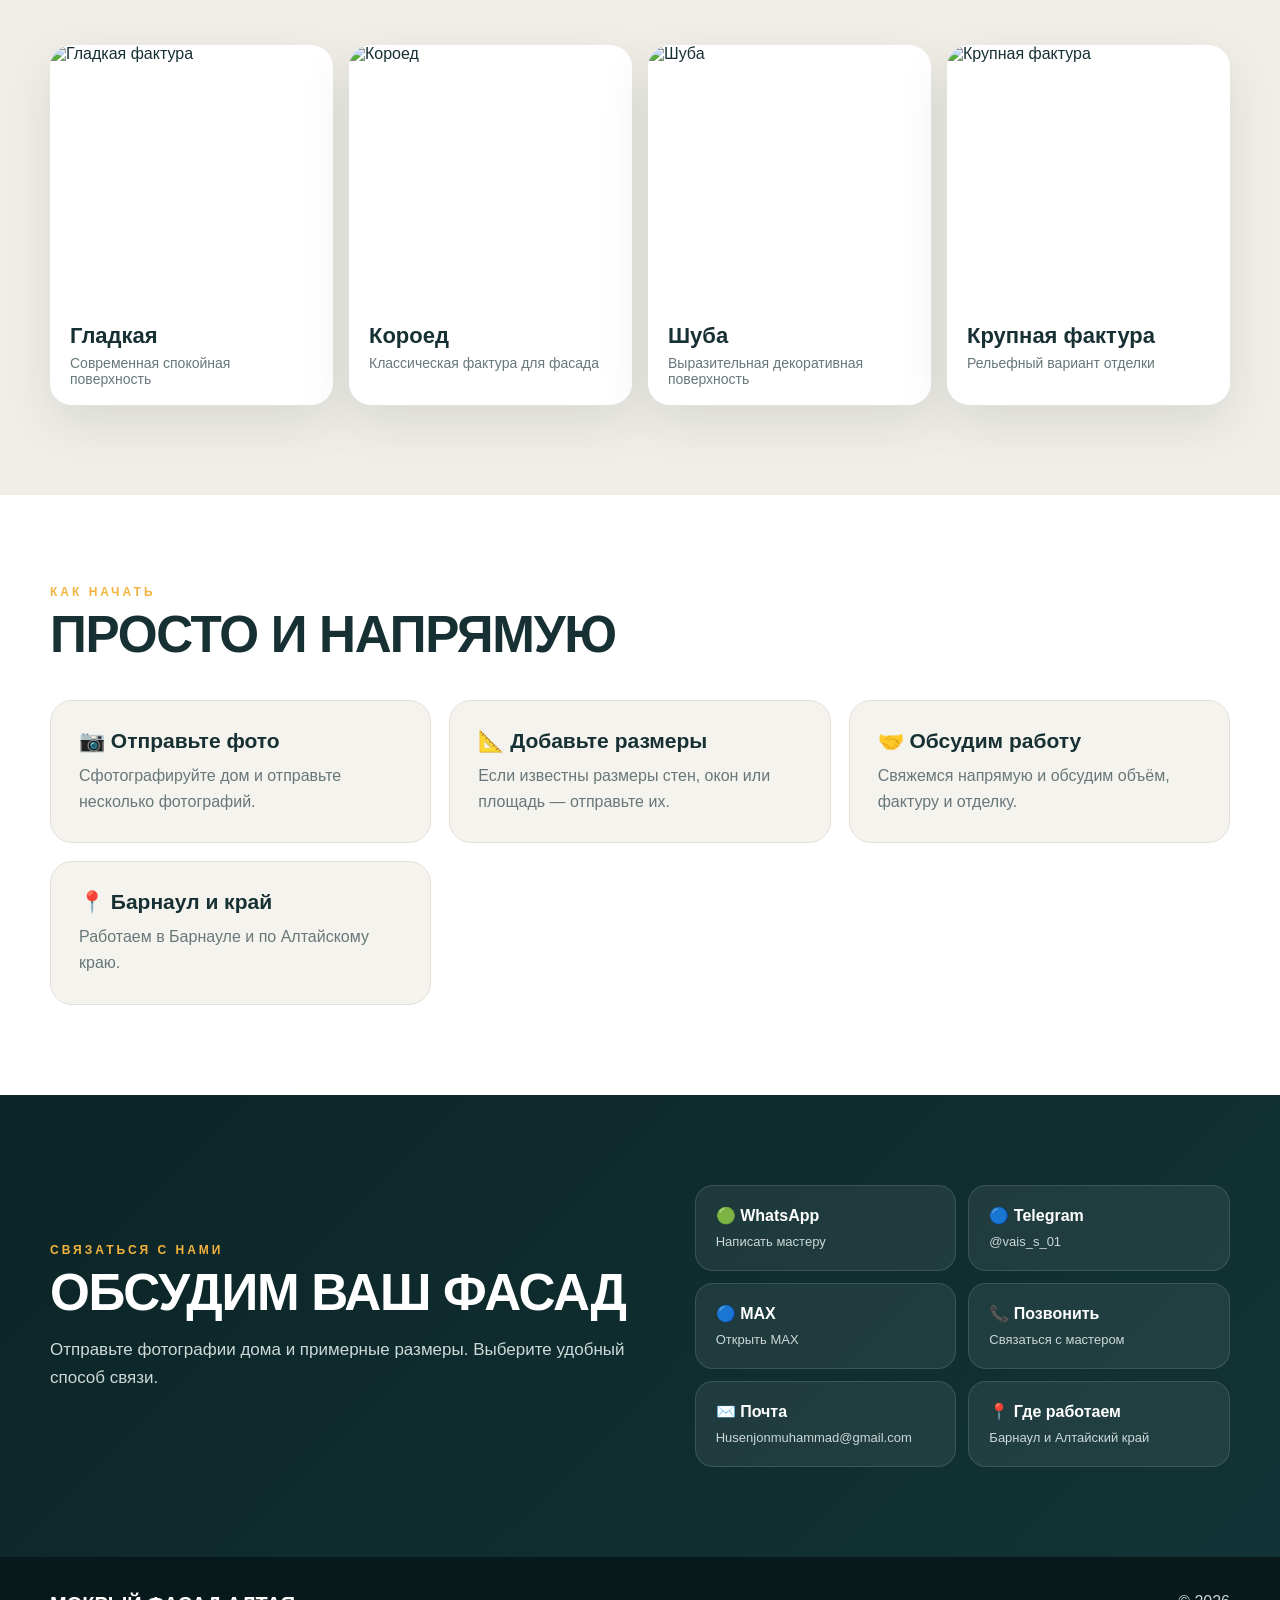
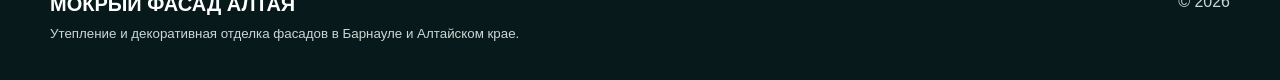
==== commit ca456028: "Add files via upload" ====
--- a/index.html
+++ b/index.html
@@ -4,671 +4,200 @@
 <meta charset="UTF-8">
 <meta name="viewport" content="width=device-width, initial-scale=1.0, viewport-fit=cover">
 <meta name="yandex-verification" content="a95fd32855d1021">
-<meta name="description" content="Мокрый фасад в Барнауле и Алтайском крае. Утепление, армирование, декоративная штукатурка Короед и Шуба, покраска фасадов. Прямой контакт с мастером.">
-<meta name="keywords" content="мокрый фасад Барнаул, фасад Барнаул, утепление фасада, декоративная штукатурка, короед, шуба, фасад Алтайский край">
+<meta name="description" content="Мокрый фасад в Барнауле и Алтайском крае. Утепление, армирование, декоративная штукатурка Короед и Шуба, покраска и фасадный декор.">
+<meta name="keywords" content="мокрый фасад Барнаул, фасад Барнаул, утепление фасада, короед, шуба, фасад Алтайский край">
 <meta name="theme-color" content="#0c2527">
 <title>Мокрый Фасад Алтая — Барнаул и Алтайский край</title>
-
 <style>
-:root{
-  --dark:#0c2527;
-  --dark2:#123335;
-  --gold:#e79a18;
-  --gold2:#f5b33c;
-  --cream:#f6f4ee;
-  --white:#fff;
-  --text:#173033;
-  --muted:#68777a;
-  --line:#e5e1d8;
-  --green:#25d366;
-  --blue:#229ed9;
-  --shadow:0 18px 50px rgba(12,37,39,.10);
-  --radius:22px;
-}
-
+:root{--dark:#0b292b;--dark2:#123a3c;--gold:#e99a18;--cream:#f5f3ed;--text:#173033;--muted:#68777a;--line:#e4e0d7;--green:#25d366;--shadow:0 18px 50px rgba(12,37,39,.10)}
 *{box-sizing:border-box}
 html{scroll-behavior:smooth}
-body{
-  margin:0;
-  font-family:Arial,Helvetica,sans-serif;
-  color:var(--text);
-  background:var(--cream);
-  overflow-x:hidden;
-}
-img{
-  display:block;
-  max-width:100%;
-}
-a{
-  color:inherit;
-  text-decoration:none;
-}
-button,a{ -webkit-tap-highlight-color:transparent; }
-.container{
-  width:min(1180px, calc(100% - 40px));
-  margin:0 auto;
-}
-.topbar{
-  background:var(--dark);
-  color:#fff;
-  text-align:center;
-  padding:10px 16px;
-  font-size:14px;
-  font-weight:700;
-}
-.header{
-  background:rgba(255,255,255,.97);
-  border-bottom:1px solid var(--line);
-  position:sticky;
-  top:0;
-  z-index:100;
-}
-.header-inner{
-  min-height:82px;
-  display:flex;
-  align-items:center;
-  justify-content:space-between;
-  gap:22px;
-}
-.logo{
-  flex:0 0 auto;
-  font-weight:950;
-  line-height:.84;
-  letter-spacing:-1.4px;
-  font-size:28px;
-  text-transform:uppercase;
-}
-.logo small{
-  display:block;
-  margin-top:12px;
-  color:#a97b32;
-  font-size:8px;
-  letter-spacing:2.2px;
-  line-height:1;
-}
-.nav{
-  display:flex;
-  align-items:center;
-  gap:24px;
-  font-size:14px;
-  font-weight:800;
-}
-.nav a:hover{color:var(--gold)}
-.header-btn,.btn{
-  display:inline-flex;
-  align-items:center;
-  justify-content:center;
-  min-height:48px;
-  padding:0 22px;
-  border-radius:13px;
-  font-weight:900;
-  border:1px solid transparent;
-  transition:.2s;
-}
-.header-btn,.btn-primary{
-  background:var(--gold);
-  color:#fff;
-  box-shadow:0 10px 25px rgba(231,154,24,.25);
-}
-.header-btn:hover,.btn-primary:hover{background:#d98908;transform:translateY(-1px)}
-.btn-outline{
-  color:#fff;
-  border-color:rgba(255,255,255,.35);
-  background:rgba(255,255,255,.08);
-}
-.btn-dark{
-  color:#fff;
-  background:var(--dark);
-}
-.hero{
-  background:var(--dark);
-  color:#fff;
-}
-.hero-grid{
-  display:grid;
-  grid-template-columns:1.03fr .97fr;
-  min-height:650px;
-}
-.hero-copy{
-  display:flex;
-  align-items:center;
-  padding:80px 0 80px;
-}
+body{margin:0;font-family:Arial,Helvetica,sans-serif;color:var(--text);background:var(--cream);overflow-x:hidden}
+img{display:block;width:100%;max-width:100%}
+a{color:inherit;text-decoration:none}
+.container{width:min(1180px,calc(100% - 40px));margin:auto}
+.topbar{background:var(--dark);color:#fff;text-align:center;padding:10px 16px;font-size:14px;font-weight:700}
+.header{background:#fff;border-bottom:1px solid var(--line);position:sticky;top:0;z-index:100}
+.header-inner{min-height:82px;display:flex;align-items:center;justify-content:space-between;gap:22px}
+.logo{font-weight:900;line-height:.86;letter-spacing:-1.5px;font-size:28px;text-transform:uppercase}
+.logo small{display:block;margin-top:12px;color:#a97b32;font-size:8px;letter-spacing:2px}
+.nav{display:flex;gap:24px;font-size:14px;font-weight:800}
+.header-btn,.btn{display:inline-flex;align-items:center;justify-content:center;min-height:48px;padding:0 22px;border-radius:13px;font-weight:900}
+.header-btn,.btn-primary{background:var(--gold);color:#fff;box-shadow:0 10px 25px rgba(233,154,24,.25)}
+.btn-outline{color:#fff;border:1px solid rgba(255,255,255,.35);background:rgba(255,255,255,.08)}
+.hero{background:var(--dark);color:#fff}
+.hero-grid{display:grid;grid-template-columns:1.03fr .97fr;min-height:650px}
+.hero-copy{display:flex;align-items:center;padding:70px 0}
 .hero-copy-inner{max-width:650px}
-.eyebrow{
-  color:var(--gold2);
-  font-size:12px;
-  font-weight:900;
-  letter-spacing:3px;
-  text-transform:uppercase;
-  margin-bottom:18px;
-}
-h1{
-  margin:0 0 24px;
-  font-size:clamp(42px,5.5vw,72px);
-  line-height:.96;
-  letter-spacing:-2px;
-  text-transform:uppercase;
-}
-.hero-text{
-  color:#d8e1df;
-  font-size:18px;
-  line-height:1.65;
-  max-width:590px;
-}
-.hero-actions{
-  display:flex;
-  flex-wrap:wrap;
-  gap:12px;
-  margin-top:30px;
-}
-.hero-points{
-  display:grid;
-  gap:11px;
-  margin-top:28px;
-  color:#dfe7e5;
-  font-size:15px;
-}
-.hero-points div::before{
-  content:"✓";
-  color:var(--gold2);
-  font-weight:900;
-  margin-right:10px;
-}
-.hero-photo{
-  min-height:650px;
-  position:relative;
-  overflow:hidden;
-}
-.hero-photo img{
-  width:100%;
-  height:100%;
-  object-fit:cover;
-  object-position:center;
-}
-.hero-photo::after{
-  content:"";
-  position:absolute;
-  inset:0;
-  background:linear-gradient(90deg,rgba(12,37,39,.45),transparent 40%);
-}
-.section{
-  padding:90px 0;
-}
-.section-head{max-width:760px}
-.label{
-  color:#ad7a27;
-  font-size:12px;
-  letter-spacing:3px;
-  font-weight:900;
-  text-transform:uppercase;
-  margin-bottom:12px;
-}
-h2{
-  margin:0 0 18px;
-  font-size:clamp(34px,4vw,52px);
-  line-height:1;
-  letter-spacing:-1.3px;
-  text-transform:uppercase;
-}
-.lead{
-  color:var(--muted);
-  font-size:17px;
-  line-height:1.65;
-}
-.services{background:#fff}
-.cards{
-  display:grid;
-  grid-template-columns:repeat(3,1fr);
-  gap:18px;
-  margin-top:40px;
-}
-.card{
-  background:var(--cream);
-  border:1px solid var(--line);
-  border-radius:var(--radius);
-  padding:28px;
-  min-width:0;
-}
-.card-num{
-  color:var(--gold);
-  font-weight:900;
-  font-size:12px;
-  letter-spacing:2px;
-  margin-bottom:18px;
-}
-.card h3{
-  margin:0 0 10px;
-  font-size:21px;
-}
-.card p{
-  margin:0;
-  color:var(--muted);
-  line-height:1.6;
-}
-.works{
-  background:var(--dark);
-  color:#fff;
-}
+.eyebrow,.label{color:#f3b33e;font-size:12px;font-weight:900;letter-spacing:3px;text-transform:uppercase}
+.eyebrow{margin-bottom:18px}
+h1{margin:0 0 24px;font-size:clamp(42px,5.5vw,72px);line-height:.96;letter-spacing:-2px;text-transform:uppercase}
+.hero-text{color:#d8e1df;font-size:18px;line-height:1.65;max-width:590px}
+.hero-actions{display:flex;flex-wrap:wrap;gap:12px;margin-top:30px}
+.hero-points{display:grid;gap:11px;margin-top:28px;color:#dfe7e5;font-size:15px}
+.hero-points div:before{content:"✓";color:#f5b33c;font-weight:900;margin-right:10px}
+.hero-photo{min-height:650px;overflow:hidden}
+.hero-photo img{height:100%;object-fit:cover;object-position:center}
+.section{padding:90px 0}
+.section-head{max-width:780px}
+h2{margin:10px 0 18px;font-size:clamp(34px,4vw,52px);line-height:1;letter-spacing:-1.3px;text-transform:uppercase}
+.lead{color:var(--muted);font-size:17px;line-height:1.65}
+.services,.why{background:#fff}
+.cards{display:grid;grid-template-columns:repeat(3,1fr);gap:18px;margin-top:40px}
+.card{background:var(--cream);border:1px solid var(--line);border-radius:22px;padding:28px;min-width:0}
+.card-num{color:var(--gold);font-weight:900;font-size:12px;letter-spacing:2px;margin-bottom:18px}
+.card h3{margin:0 0 10px;font-size:21px}
+.card p{margin:0;color:var(--muted);line-height:1.6}
+.works{background:var(--dark);color:#fff}
 .works .lead{color:#c8d5d3}
-.gallery{
-  display:grid;
-  grid-template-columns:repeat(12,1fr);
-  gap:16px;
-  margin-top:40px;
-}
-.gallery figure{
-  margin:0;
-  border-radius:18px;
-  overflow:hidden;
-  background:#173638;
-  min-width:0;
-}
+.gallery{display:grid;grid-template-columns:repeat(12,1fr);gap:16px;margin-top:40px}
+.gallery figure{margin:0;border-radius:18px;overflow:hidden;background:#173638;min-width:0}
 .gallery figure:nth-child(1){grid-column:span 7}
 .gallery figure:nth-child(2){grid-column:span 5}
-.gallery figure:nth-child(3){grid-column:1/-1}
-.gallery img{
-  width:100%;
-  height:330px;
-  object-fit:cover;
-}
-.gallery figure:nth-child(3) img{height:390px}
-.gallery figcaption{
-  padding:14px 16px;
-  color:#d4dfdd;
-  font-size:13px;
-}
+.gallery figure:nth-child(n+3){grid-column:span 4}
+.gallery img{height:300px;object-fit:cover}
+.gallery figcaption{padding:14px 16px;color:#d4dfdd;font-size:13px}
 .textures{background:#f0eee7}
-.texture-grid{
-  display:grid;
-  grid-template-columns:repeat(4,1fr);
-  gap:16px;
-  margin-top:40px;
-}
-.texture{
-  min-height:250px;
-  border-radius:22px;
-  overflow:hidden;
-  position:relative;
-  box-shadow:var(--shadow);
-  display:flex;
-  align-items:flex-end;
-}
-.texture::before{
-  content:"";
-  position:absolute;
-  inset:0;
-}
-.texture-content{
-  position:relative;
-  z-index:2;
-  width:100%;
-  padding:22px;
-  color:#fff;
-  background:linear-gradient(transparent,rgba(0,0,0,.72));
-}
+.texture-grid{display:grid;grid-template-columns:repeat(4,1fr);gap:16px;margin-top:40px}
+.texture{border-radius:22px;overflow:hidden;background:#fff;box-shadow:var(--shadow)}
+.texture img{height:260px;object-fit:cover}
+.texture-content{padding:18px 20px;background:#fff}
 .texture h3{margin:0 0 6px;font-size:22px}
-.texture p{margin:0;font-size:13px;opacity:.9}
-.smooth::before{background:linear-gradient(135deg,#ddd8ca,#aeb0a6)}
-.koroed::before{
-  background-color:#b8a27e;
-  background-image:radial-gradient(#756548 1.3px,transparent 1.3px);
-  background-size:9px 9px;
-}
-.shuba::before{
-  background-color:#c9bba5;
-  background-image:
-    radial-gradient(circle at 20% 30%,#8f7f67 0 2px,transparent 2.5px),
-    radial-gradient(circle at 70% 60%,#a2937a 0 3px,transparent 3.5px),
-    radial-gradient(circle at 40% 80%,#756856 0 1.5px,transparent 2px);
-  background-size:22px 22px,27px 27px,18px 18px;
-}
-.large::before{
-  background:#8c9a91;
-  background-image:
-    linear-gradient(135deg,transparent 0 45%,rgba(255,255,255,.12) 46% 50%,transparent 51%),
-    linear-gradient(45deg,transparent 0 45%,rgba(0,0,0,.12) 46% 50%,transparent 51%);
-  background-size:34px 34px;
-}
-.why{background:#fff}
-.why-grid{
-  display:grid;
-  grid-template-columns:repeat(2,1fr);
-  gap:18px;
-  margin-top:40px;
-}
-.why-card{
-  border:1px solid var(--line);
-  border-left:4px solid var(--gold);
-  border-radius:0 18px 18px 0;
-  padding:25px;
-}
-.why-card h3{margin:0 0 9px;font-size:20px}
-.why-card p{margin:0;color:var(--muted);line-height:1.6}
-.contact{
-  background:
-    linear-gradient(135deg,rgba(12,37,39,.98),rgba(18,51,53,.96));
-  color:#fff;
-}
-.contact-box{
-  display:grid;
-  grid-template-columns:1fr .9fr;
-  gap:50px;
-  align-items:center;
-}
+.texture p{margin:0;color:var(--muted);font-size:14px}
+.contact{background:linear-gradient(135deg,#0c2527,#123335);color:#fff}
+.contact-box{display:grid;grid-template-columns:1fr .9fr;gap:50px;align-items:center}
 .contact .lead{color:#cdd9d7}
-.contact-list{
-  display:grid;
-  grid-template-columns:repeat(2,1fr);
-  gap:12px;
-}
-.contact-item{
-  background:rgba(255,255,255,.07);
-  border:1px solid rgba(255,255,255,.12);
-  border-radius:18px;
-  padding:20px;
-  min-width:0;
-}
-.contact-item strong{display:block;margin-bottom:6px}
-.contact-item span{
-  color:#cbd8d6;
-  font-size:13px;
-  overflow-wrap:anywhere;
-}
-.contact-item:hover{border-color:rgba(231,154,24,.7)}
-.footer{
-  background:#08191b;
-  color:#cbd6d5;
-  padding:36px 0;
-}
-.footer-inner{
-  display:flex;
-  justify-content:space-between;
-  gap:20px;
-}
-.footer strong{color:#fff;font-size:20px}
-.footer small{display:block;margin-top:8px;line-height:1.5}
-.float-wa{
-  position:fixed;
-  right:20px;
-  bottom:20px;
-  z-index:200;
-  background:var(--green);
-  color:#fff;
-  border-radius:999px;
-  padding:15px 20px;
-  font-weight:900;
-  box-shadow:0 12px 30px rgba(0,0,0,.22);
-}
+.contact-list{display:grid;grid-template-columns:repeat(2,1fr);gap:12px}
+.contact-item{background:rgba(255,255,255,.07);border:1px solid rgba(255,255,255,.12);border-radius:18px;padding:20px;min-width:0}
+.contact-item strong{display:block;margin-bottom:7px}
+.contact-item span{color:#cbd8d6;font-size:13px;overflow-wrap:anywhere}
+.footer{background:#08191b;color:#cbd6d5;padding:36px 0}
+.footer-inner{display:flex;justify-content:space-between;gap:20px}
+.footer strong{color:#fff;font-size:20px}.footer small{display:block;margin-top:8px;line-height:1.5}
+.float-wa{position:fixed;right:20px;bottom:20px;z-index:200;background:var(--green);color:#fff;border-radius:999px;padding:15px 20px;font-weight:900;box-shadow:0 12px 30px rgba(0,0,0,.22)}
 @media(max-width:900px){
-  .container{width:min(100% - 32px,700px)}
-  .header-inner{min-height:72px}
-  .nav{gap:14px;font-size:12px}
-  .header-btn{padding:0 15px;min-height:44px}
-  .cards{grid-template-columns:repeat(2,1fr)}
-  .texture-grid{grid-template-columns:repeat(2,1fr)}
-  .contact-box{grid-template-columns:1fr}
+.container{width:min(100% - 32px,700px)}
+.nav{gap:12px;font-size:12px}
+.cards{grid-template-columns:repeat(2,1fr)}
+.texture-grid{grid-template-columns:repeat(2,1fr)}
+.contact-box{grid-template-columns:1fr}
 }
 @media(max-width:680px){
-  body{font-size:16px}
-  .container{width:calc(100% - 28px)}
-  .topbar{font-size:12px;padding:9px 10px}
-  .header{position:relative}
-  .header-inner{
-    display:grid;
-    grid-template-columns:1fr auto;
-    gap:12px;
-    padding:14px 0;
-  }
-  .logo{font-size:23px}
-  .logo small{font-size:7px;letter-spacing:1.7px;margin-top:9px}
-  .header-btn{font-size:12px;padding:0 13px}
-  .nav{
-    grid-column:1/-1;
-    display:grid;
-    grid-template-columns:repeat(4,1fr);
-    gap:6px;
-    width:100%;
-    margin:0;
-  }
-  .nav a{
-    text-align:center;
-    background:#f3f1eb;
-    border-radius:10px;
-    padding:10px 4px;
-    font-size:11px;
-  }
-  .hero-grid{display:flex;flex-direction:column}
-  .hero-photo{order:1;height:270px;min-height:270px}
-  .hero-copy{order:2;padding:48px 0 52px}
-  .hero-copy-inner{max-width:none}
-  .hero-photo::after{
-    background:linear-gradient(180deg,rgba(12,37,39,.08),rgba(12,37,39,.38));
-  }
-  .eyebrow{font-size:10px;letter-spacing:2px}
-  h1{font-size:40px;line-height:.98;letter-spacing:-1px}
-  .hero-text{font-size:16px;line-height:1.55}
-  .hero-actions{display:grid;grid-template-columns:1fr;gap:10px}
-  .btn{width:100%;min-height:50px}
-  .hero-points{font-size:14px}
-  .section{padding:58px 0}
-  h2{font-size:34px}
-  .lead{font-size:16px}
-  .cards,.why-grid,.texture-grid{grid-template-columns:1fr}
-  .cards{margin-top:28px}
-  .card{padding:23px}
-  .gallery{display:grid;grid-template-columns:1fr;gap:12px;margin-top:28px}
-  .gallery figure:nth-child(1),
-  .gallery figure:nth-child(2),
-  .gallery figure:nth-child(3){grid-column:1}
-  .gallery img,
-  .gallery figure:nth-child(3) img{height:235px}
-  .texture{min-height:205px}
-  .why-grid{margin-top:28px}
-  .contact-box{gap:28px}
-  .contact-list{grid-template-columns:1fr}
-  .contact-item{padding:18px}
-  .footer-inner{display:block}
-  .footer-right{margin-top:18px}
-  .float-wa{
-    right:14px;
-    bottom:14px;
-    padding:13px 17px;
-    font-size:13px;
-  }
+.container{width:calc(100% - 28px)}
+.topbar{font-size:12px;padding:9px 10px}
+.header{position:relative}
+.header-inner{display:grid;grid-template-columns:1fr auto;gap:12px;padding:14px 0}
+.logo{font-size:23px}
+.logo small{font-size:7px;letter-spacing:1.7px;margin-top:9px}
+.header-btn{font-size:12px;padding:0 13px}
+.nav{grid-column:1/-1;display:grid;grid-template-columns:repeat(4,1fr);gap:6px;width:100%;margin:0}
+.nav a{text-align:center;background:#f3f1eb;border-radius:10px;padding:10px 3px;font-size:11px}
+.hero-grid{display:flex;flex-direction:column}
+.hero-photo{order:1;height:270px;min-height:270px}
+.hero-copy{order:2;padding:48px 0 52px}
+.eyebrow{font-size:10px;letter-spacing:2px}
+h1{font-size:40px;line-height:.98;letter-spacing:-1px}
+.hero-text{font-size:16px;line-height:1.55}
+.hero-actions{display:grid;grid-template-columns:1fr;gap:10px}
+.btn{width:100%;min-height:50px}
+.hero-points{font-size:14px}
+.section{padding:58px 0}
+h2{font-size:34px}
+.lead{font-size:16px}
+.cards,.texture-grid{grid-template-columns:1fr}
+.cards{margin-top:28px}
+.card{padding:23px}
+.gallery{grid-template-columns:1fr;gap:12px;margin-top:28px}
+.gallery figure:nth-child(n){grid-column:1}
+.gallery img{height:235px}
+.texture img{height:230px}
+.contact-box{gap:28px}
+.contact-list{grid-template-columns:1fr}
+.contact-item{padding:18px}
+.footer-inner{display:block}
+.float-wa{right:14px;bottom:14px;padding:13px 17px;font-size:13px}
 }
-@media(max-width:360px){
-  .logo{font-size:20px}
-  .header-btn{font-size:11px;padding:0 10px}
-  .nav a{font-size:10px;padding:9px 2px}
-  h1{font-size:35px}
-}
+@media(max-width:360px){.logo{font-size:20px}.header-btn{font-size:11px;padding:0 10px}.nav a{font-size:10px}h1{font-size:35px}}
 </style>
 </head>
-
 <body>
-
 <div class="topbar">☎ Прямой контакт с мастером · Барнаул и Алтайский край</div>
-
 <header class="header">
-  <div class="container header-inner">
-    <a class="logo" href="#top">
-      МОКРЫЙ<br>ФАСАД АЛТАЯ
-      <small>УТЕПЛЕНИЕ · ОТДЕЛКА · ДЕКОР</small>
-    </a>
-
-    <a class="header-btn" href="#contacts">РАССЧИТАТЬ</a>
-
-    <nav class="nav" aria-label="Основная навигация">
-      <a href="#services">Услуги</a>
-      <a href="#works">Работы</a>
-      <a href="#textures">Фактуры</a>
-      <a href="#contacts">Контакты</a>
-    </nav>
-  </div>
+<div class="container header-inner">
+<a class="logo" href="#top">МОКРЫЙ<br>ФАСАД АЛТАЯ<small>УТЕПЛЕНИЕ · ОТДЕЛКА · ДЕКОР</small></a>
+<a class="header-btn" href="#contacts">РАССЧИТАТЬ</a>
+<nav class="nav"><a href="#services">Услуги</a><a href="#works">Работы</a><a href="#textures">Фактуры</a><a href="#contacts">Контакты</a></nav>
+</div>
 </header>
 
 <main id="top">
-
 <section class="hero">
-  <div class="container hero-grid">
-    <div class="hero-copy">
-      <div class="hero-copy-inner">
-        <div class="eyebrow">Мокрый фасад · Барнаул · Алтайский край</div>
-        <h1>Мокрые фасады<br>для вашего дома</h1>
-        <p class="hero-text">
-          Утепление и декоративная отделка фасадов по технологии мокрого фасада.
-          Короед, Шуба, гладкая и крупная фактура, покраска и фасадный декор.
-        </p>
-
-        <div class="hero-actions">
-          <a class="btn btn-primary" href="https://wa.me/79635734225">💬 Написать в WhatsApp</a>
-          <a class="btn btn-outline" href="#works">📷 Посмотреть работы</a>
-        </div>
-
-        <div class="hero-points">
-          <div>Работаем напрямую без посредников</div>
-          <div>Можно отправить фото дома для предварительного расчёта</div>
-          <div>Работаем в Барнауле и по Алтайскому краю</div>
-        </div>
-      </div>
-    </div>
-
-    <div class="hero-photo">
-      <img src="hero.jpg" alt="Фасад дома в окружении Алтайских гор" loading="eager">
-    </div>
-  </div>
+<div class="container hero-grid">
+<div class="hero-copy"><div class="hero-copy-inner">
+<div class="eyebrow">Мокрый фасад · Барнаул · Алтайский край</div>
+<h1>Мокрые фасады<br>для вашего дома</h1>
+<p class="hero-text">Утепление и декоративная отделка фасадов по технологии мокрого фасада. Короед, Шуба, гладкая и крупная фактура, покраска и фасадный декор.</p>
+<div class="hero-actions"><a class="btn btn-primary" href="https://wa.me/79635734225">💬 Написать в WhatsApp</a><a class="btn btn-outline" href="#works">📷 Посмотреть работы</a></div>
+<div class="hero-points"><div>Работаем напрямую без посредников</div><div>Можно отправить фото дома для предварительного расчёта</div><div>Работаем в Барнауле и по Алтайскому краю</div></div>
+</div></div>
+<div class="hero-photo"><img src="./hero.jpg" alt="Фасад дома в окружении Алтайских гор"></div>
+</div>
 </section>
 
-<section class="section services" id="services">
-  <div class="container">
-    <div class="section-head">
-      <div class="label">Что делаем</div>
-      <h2>Услуги по мокрому фасаду</h2>
-      <p class="lead">Выполняем основные этапы утепления и декоративной отделки фасадов частных домов.</p>
-    </div>
-
-    <div class="cards">
-      <article class="card"><div class="card-num">01</div><h3>Утепление</h3><p>Подготовка основания и утепление фасада по технологии мокрого фасада.</p></article>
-      <article class="card"><div class="card-num">02</div><h3>Армирование</h3><p>Армирующий слой и подготовка поверхности перед декоративной отделкой.</p></article>
-      <article class="card"><div class="card-num">03</div><h3>Короед</h3><p>Нанесение декоративной штукатурки с аккуратной фактурой.</p></article>
-      <article class="card"><div class="card-num">04</div><h3>Шуба</h3><p>Выразительная фактура для фасада с равномерной структурой.</p></article>
-      <article class="card"><div class="card-num">05</div><h3>Покраска</h3><p>Финишная покраска и обновление декоративного покрытия фасада.</p></article>
-      <article class="card"><div class="card-num">06</div><h3>Фасадный декор</h3><p>Аккуратное оформление фасада декоративными элементами.</p></article>
-    </div>
-  </div>
-</section>
-
-<section class="section works" id="works">
-  <div class="container">
-    <div class="section-head">
-      <div class="label">Наши работы</div>
-      <h2>Фасады и объекты</h2>
-      <p class="lead">Фотографии объектов из нашей подборки. На телефоне изображения открываются без внешних ссылок — все фото находятся прямо в папке сайта.</p>
-    </div>
-
-    <div class="gallery">
-      <figure>
-        <img src="work-1.jpg" alt="Работа по фасаду" loading="lazy">
-        <figcaption>Фасад и утепление — объект в работе</figcaption>
-      </figure>
-      <figure>
-        <img src="work-2.jpg" alt="Отделка фасада" loading="lazy">
-        <figcaption>Отделка фасада</figcaption>
-      </figure>
-      <figure>
-        <img src="hero.jpg" alt="Фасады домов" loading="lazy">
-        <figcaption>Фасады домов и современная отделка</figcaption>
-      </figure>
-    </div>
-  </div>
-</section>
-
-<section class="section textures" id="textures">
-  <div class="container">
-    <div class="section-head">
-      <div class="label">Фактуры</div>
-      <h2>Выберите внешний вид</h2>
-      <p class="lead">Для этих карточек специально не используются сторонние картинки: фактуры сделаны прямо в CSS, поэтому они не пропадут после загрузки сайта.</p>
-    </div>
-
-    <div class="texture-grid">
-      <article class="texture smooth"><div class="texture-content"><h3>Гладкая</h3><p>Современная спокойная поверхность</p></div></article>
-      <article class="texture koroed"><div class="texture-content"><h3>Короед</h3><p>Классическая фактура для фасада</p></div></article>
-      <article class="texture shuba"><div class="texture-content"><h3>Шуба</h3><p>Выразительная декоративная поверхность</p></div></article>
-      <article class="texture large"><div class="texture-content"><h3>Крупная фактура</h3><p>Рельефный современный вариант</p></div></article>
-    </div>
-  </div>
-</section>
-
-<section class="section why">
-  <div class="container">
-    <div class="section-head">
-      <div class="label">Как начать</div>
-      <h2>Просто и напрямую</h2>
-    </div>
-
-    <div class="why-grid">
-      <article class="why-card"><h3>📷 Отправьте фото</h3><p>Сфотографируйте дом и отправьте несколько фотографий удобным способом.</p></article>
-      <article class="why-card"><h3>📐 Добавьте размеры</h3><p>Если известны размеры стен, окон или площадь — отправьте их вместе с фото.</p></article>
-      <article class="why-card"><h3>🤝 Обсудим работу</h3><p>Свяжемся напрямую и обсудим объём, фактуру и отделку фасада.</p></article>
-      <article class="why-card"><h3>📍 Барнаул и край</h3><p>Работаем в Барнауле и по Алтайскому краю.</p></article>
-    </div>
-  </div>
-</section>
-
-<section class="section contact" id="contacts">
-  <div class="container contact-box">
-    <div>
-      <div class="label">Связаться с нами</div>
-      <h2>Обсудим ваш фасад</h2>
-      <p class="lead">
-        Отправьте фотографии дома и, если есть, примерные размеры.
-        Выберите удобный способ связи.
-      </p>
-    </div>
-
-    <div class="contact-list">
-      <a class="contact-item" href="https://wa.me/79635734225">
-        <strong>🟢 WhatsApp</strong><span>Написать мастеру</span>
-      </a>
-
-      <a class="contact-item" href="https://t.me/vais_s_01">
-        <strong>🔵 Telegram</strong><span>@vais_s_01</span>
-      </a>
-
-      <a class="contact-item" href="https://max.ru/">
-        <strong>🔵 MAX</strong><span>Открыть MAX</span>
-      </a>
-
-      <a class="contact-item" href="tel:+79635734225">
-        <strong>📞 Позвонить</strong><span>Связаться с мастером</span>
-      </a>
-
-      <a class="contact-item" href="mailto:Husenjonmuhammad@gmail.com">
-        <strong>✉️ Почта</strong><span>Husenjonmuhammad@gmail.com</span>
-      </a>
-
-      <div class="contact-item">
-        <strong>📍 Где работаем</strong><span>Барнаул и Алтайский край</span>
-      </div>
-    </div>
-  </div>
-</section>
-
+<section class="section services" id="services"><div class="container">
+<div class="section-head"><div class="label">Что делаем</div><h2>Услуги по мокрому фасаду</h2><p class="lead">Выполняем основные этапы утепления и декоративной отделки фасадов частных домов.</p></div>
+<div class="cards">
+<article class="card"><div class="card-num">01</div><h3>Утепление</h3><p>Подготовка основания и утепление фасада по технологии мокрого фасада.</p></article>
+<article class="card"><div class="card-num">02</div><h3>Армирование</h3><p>Армирующий слой и подготовка поверхности перед декоративной отделкой.</p></article>
+<article class="card"><div class="card-num">03</div><h3>Короед</h3><p>Нанесение декоративной штукатурки с аккуратной фактурой.</p></article>
+<article class="card"><div class="card-num">04</div><h3>Шуба</h3><p>Выразительная фактура для фасада с равномерной структурой.</p></article>
+<article class="card"><div class="card-num">05</div><h3>Покраска</h3><p>Финишная покраска и обновление декоративного покрытия фасада.</p></article>
+<article class="card"><div class="card-num">06</div><h3>Фасадный декор</h3><p>Аккуратное оформление фасада декоративными элементами.</p></article>
+</div></div></section>
+
+<section class="section works" id="works"><div class="container">
+<div class="section-head"><div class="label">Наши работы</div><h2>Фасады и объекты</h2><p class="lead">Наши фотографии работ и объектов.</p></div>
+<div class="gallery">
+<figure><img src="./фасад1.webp" alt="Работа по фасаду"><figcaption>Фасад — объект в работе</figcaption></figure>
+<figure><img src="./фасад2.jpg" alt="Отделка фасада"><figcaption>Отделка фасада</figcaption></figure>
+<figure><img src="./фасад3.webp" alt="Фасад дома"><figcaption>Фасад дома</figcaption></figure>
+<figure><img src="./фасад4.jpg" alt="Работы по фасаду"><figcaption>Работы по фасаду</figcaption></figure>
+<figure><img src="./hero.jpg" alt="Объект"><figcaption>Объект</figcaption></figure>
+<figure><img src="https://raw.githubusercontent.com/husehtj/fasady-altaya/main/work-1.jpg" alt="Работа"><figcaption>Работа по фасаду</figcaption></figure>
+<figure><img src="https://raw.githubusercontent.com/husehtj/fasady-altaya/main/work-2.jpg" alt="Отделка"><figcaption>Отделка фасада</figcaption></figure>
+</div></div></section>
+
+<section class="section textures" id="textures"><div class="container">
+<div class="section-head"><div class="label">Фактуры</div><h2>Выберите внешний вид</h2><p class="lead">Реальные фотографии фактур из вашего репозитория.</p></div>
+<div class="texture-grid">
+<article class="texture"><img src="https://raw.githubusercontent.com/husehtj/fasady-altaya/main/гладкая.webp" alt="Гладкая фактура"><div class="texture-content"><h3>Гладкая</h3><p>Современная спокойная поверхность</p></div></article>
+<article class="texture"><img src="https://raw.githubusercontent.com/husehtj/fasady-altaya/main/короед.webp" alt="Короед"><div class="texture-content"><h3>Короед</h3><p>Классическая фактура для фасада</p></div></article>
+<article class="texture"><img src="https://raw.githubusercontent.com/husehtj/fasady-altaya/main/шуба.webp" alt="Шуба"><div class="texture-content"><h3>Шуба</h3><p>Выразительная декоративная поверхность</p></div></article>
+<article class="texture"><img src="https://raw.githubusercontent.com/husehtj/fasady-altaya/main/крупная%20фак.webp" alt="Крупная фактура"><div class="texture-content"><h3>Крупная фактура</h3><p>Рельефный вариант отделки</p></div></article>
+</div></div></section>
+
+<section class="section why"><div class="container">
+<div class="section-head"><div class="label">Как начать</div><h2>Просто и напрямую</h2></div>
+<div class="cards">
+<article class="card"><h3>📷 Отправьте фото</h3><p>Сфотографируйте дом и отправьте несколько фотографий.</p></article>
+<article class="card"><h3>📐 Добавьте размеры</h3><p>Если известны размеры стен, окон или площадь — отправьте их.</p></article>
+<article class="card"><h3>🤝 Обсудим работу</h3><p>Свяжемся напрямую и обсудим объём, фактуру и отделку.</p></article>
+<article class="card"><h3>📍 Барнаул и край</h3><p>Работаем в Барнауле и по Алтайскому краю.</p></article>
+</div></div></section>
+
+<section class="section contact" id="contacts"><div class="container contact-box">
+<div><div class="label">Связаться с нами</div><h2>Обсудим ваш фасад</h2><p class="lead">Отправьте фотографии дома и примерные размеры. Выберите удобный способ связи.</p></div>
+<div class="contact-list">
+<a class="contact-item" href="https://wa.me/79635734225"><strong>🟢 WhatsApp</strong><span>Написать мастеру</span></a>
+<a class="contact-item" href="https://t.me/vais_s_01"><strong>🔵 Telegram</strong><span>@vais_s_01</span></a>
+<a class="contact-item" href="https://max.ru/"><strong>🔵 MAX</strong><span>Открыть MAX</span></a>
+<a class="contact-item" href="tel:+79635734225"><strong>📞 Позвонить</strong><span>Связаться с мастером</span></a>
+<a class="contact-item" href="mailto:Husenjonmuhammad@gmail.com"><strong>✉️ Почта</strong><span>Husenjonmuhammad@gmail.com</span></a>
+<div class="contact-item"><strong>📍 Где работаем</strong><span>Барнаул и Алтайский край</span></div>
+</div></div></section>
 </main>
 
-<footer class="footer">
-  <div class="container footer-inner">
-    <div>
-      <strong>МОКРЫЙ ФАСАД АЛТАЯ</strong>
-      <small>Утепление и декоративная отделка фасадов в Барнауле и Алтайском крае.</small>
-    </div>
-    <div class="footer-right">© 2026</div>
-  </div>
-</footer>
-
-<a class="float-wa" href="https://wa.me/79635734225" aria-label="Написать в WhatsApp">💬 WhatsApp</a>
-
+<footer class="footer"><div class="container footer-inner"><div><strong>МОКРЫЙ ФАСАД АЛТАЯ</strong><small>Утепление и декоративная отделка фасадов в Барнауле и Алтайском крае.</small></div><div>© 2026</div></div></footer>
+<a class="float-wa" href="https://wa.me/79635734225">💬 WhatsApp</a>
 </body>
-</html>
+</html>
